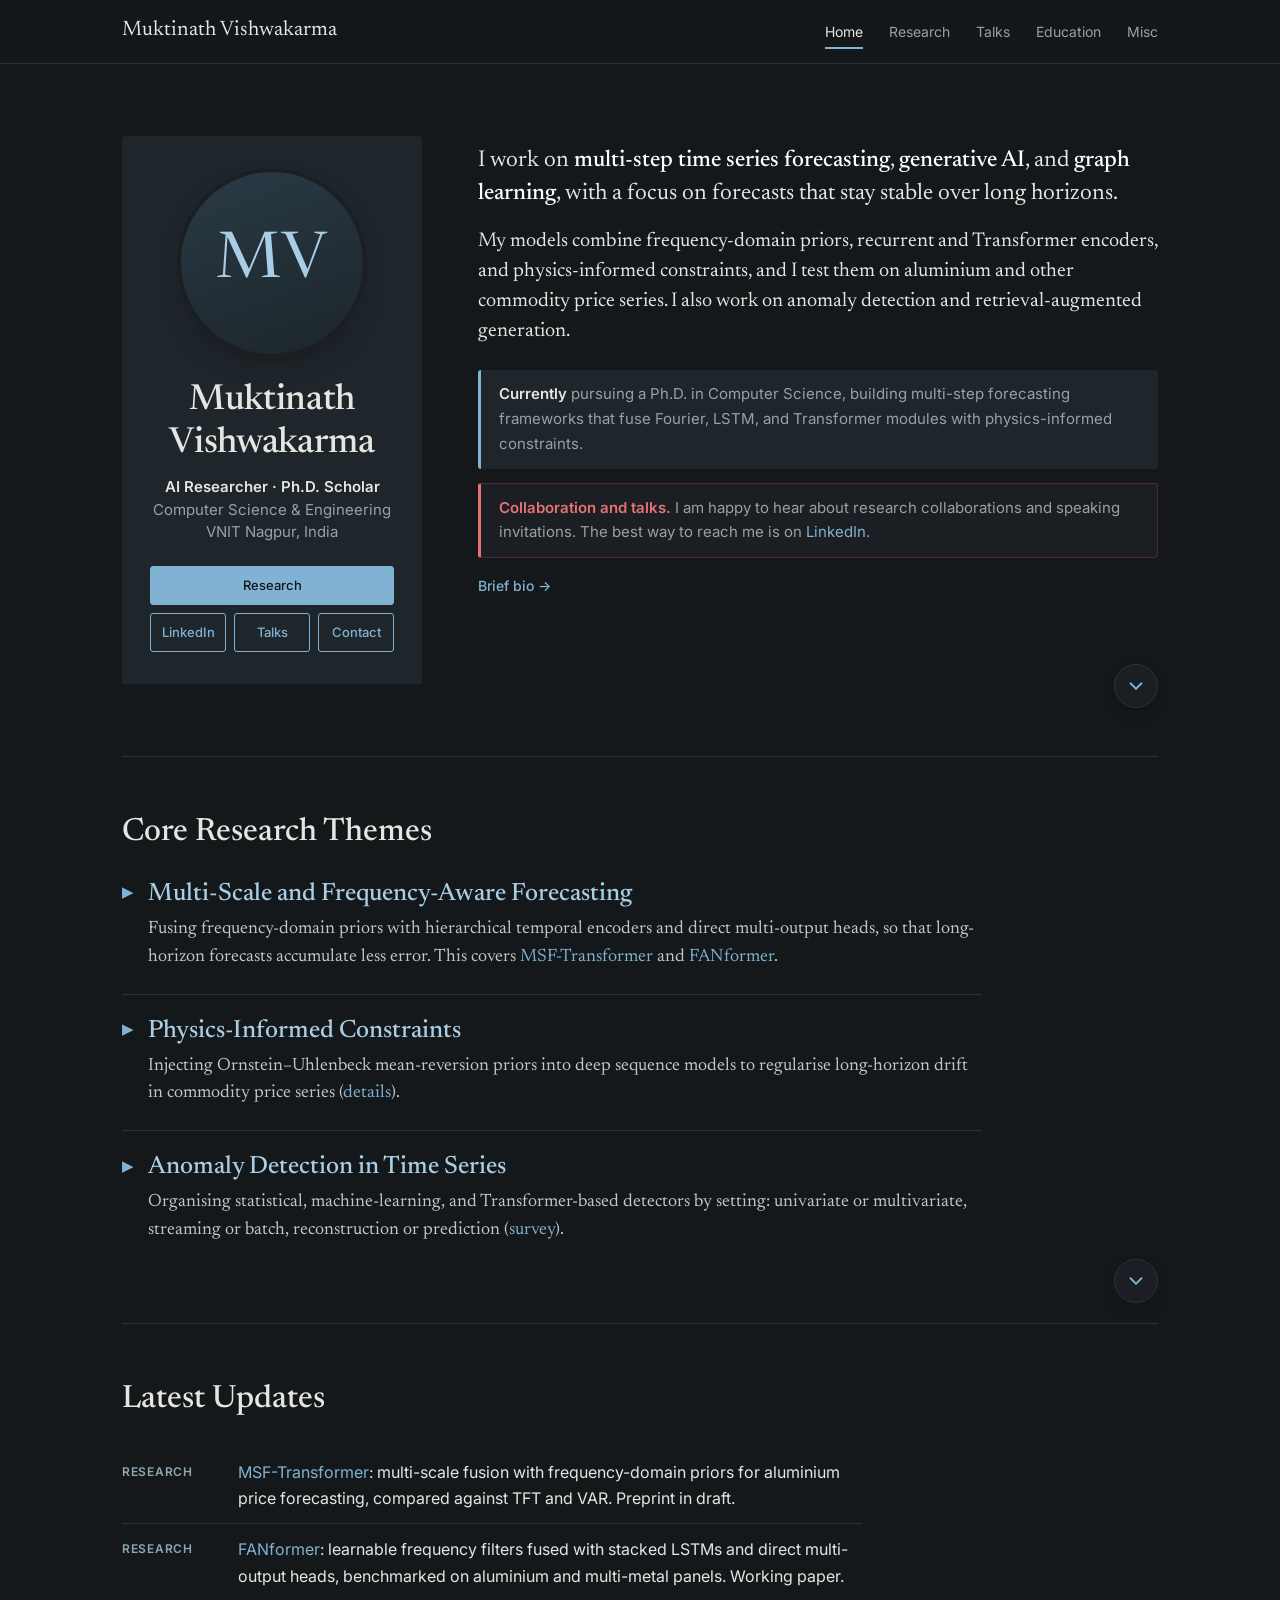
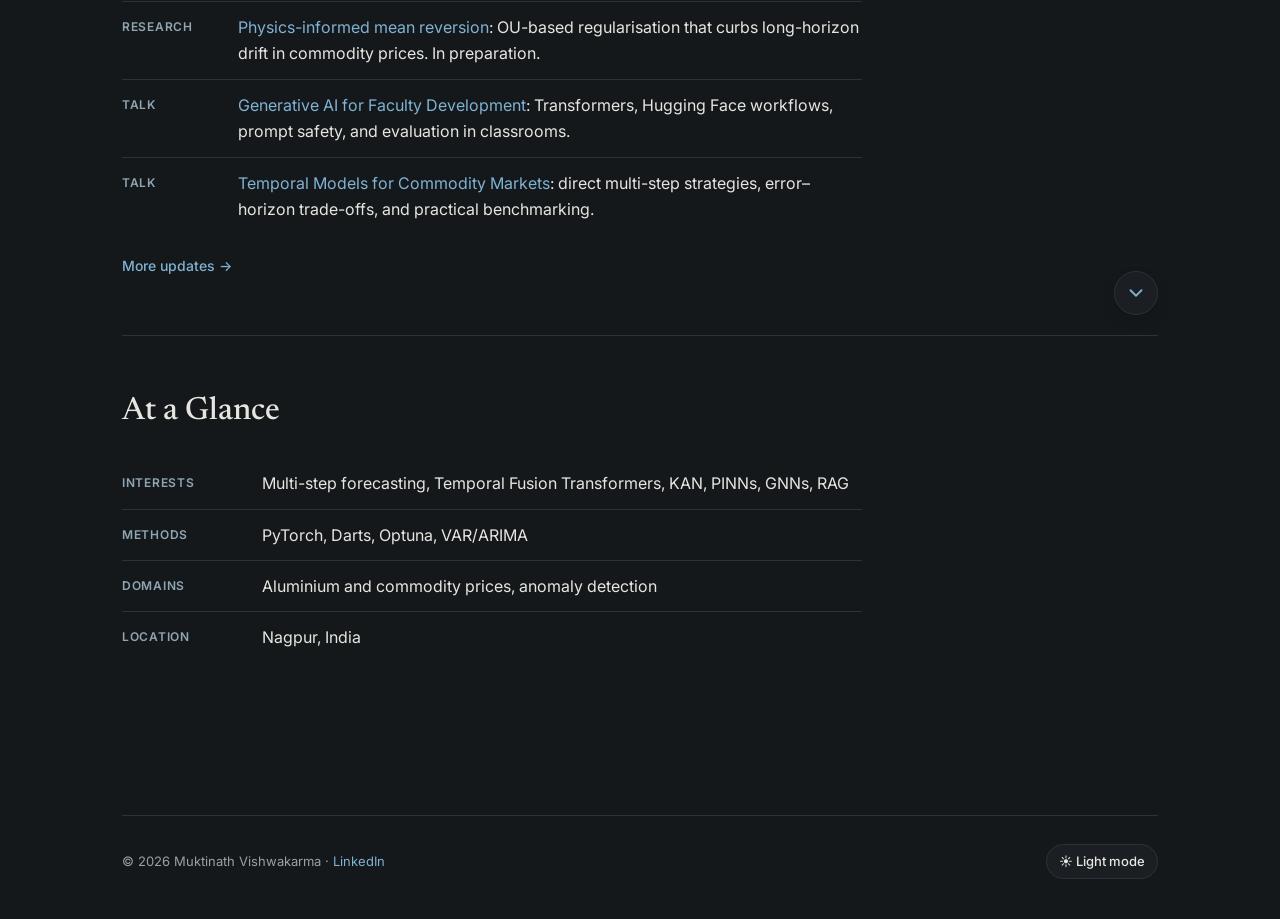
==== index.html @ 34416d88 "Add files via upload" ====
<!DOCTYPE html>
<html lang="en">
  <head>
    <meta charset="UTF-8">
    <meta name="viewport" content="width=device-width, initial-scale=1">
    <title>Muktinath Vishwakarma</title>
    <meta name="description" content="Muktinath Vishwakarma is an AI researcher working on multi-step time series forecasting, generative AI, and graph learning.">
    <meta name="author" content="Muktinath Vishwakarma">
    <meta property="og:title" content="Muktinath Vishwakarma">
    <meta property="og:description" content="AI researcher working on multi-step time series forecasting, generative AI, and graph learning.">
    <meta property="og:type" content="website">
    <meta property="og:url" content="https://prof-manav.github.io/my-website/">
    <link rel="icon" href="favicon.svg" type="image/svg+xml">

    <link rel="preconnect" href="https://fonts.googleapis.com">
    <link rel="preconnect" href="https://fonts.gstatic.com" crossorigin>
    <link rel="stylesheet" href="https://fonts.googleapis.com/css2?family=Inter:wght@400;500;600&family=Newsreader:ital,opsz,wght@0,6..72,400;0,6..72,500;1,6..72,400&display=swap">
    <link rel="stylesheet" href="styles.css">
    <script>
      // Apply the saved theme before first paint (dark unless the visitor chose light).
      (function () {
        var root = document.documentElement;
        var theme;
        try { theme = localStorage.getItem("theme"); } catch (e) {}
        root.dataset.theme = theme === "light" ? "light" : "dark";
        root.classList.add("js");
      })();
    </script>
  </head>

  <body>
    <a class="skip-link" href="#main">Skip to content</a>

    <header class="site-header">
      <div class="site-header-inner">
        <a class="site-brand" href="#home">Muktinath Vishwakarma</a>
        <nav class="site-nav" aria-label="Main">
          <a href="#home">Home</a>
          <a href="#research">Research</a>
          <a href="#talks">Talks</a>
          <a href="#education">Education</a>
          <a href="#misc">Misc</a>
        </nav>
      </div>
    </header>

    <main id="main">

      <!-- ================================================================
           Home
           ================================================================ -->
      <section class="page" data-page="home" aria-label="Home">

        <div class="hero">
          <aside class="hero-card">
            <div class="hero-photo" role="img" aria-label="Muktinath Vishwakarma">MV</div>
            <h1 class="hero-name">Muktinath Vishwakarma</h1>
            <p class="hero-role">
              <strong>AI Researcher &middot; Ph.D. Scholar</strong><br>
              Computer Science &amp; Engineering<br>
              VNIT Nagpur, India
            </p>
            <div class="hero-links">
              <a class="button primary" href="#research">Research</a>
              <a class="button" href="https://www.linkedin.com/in/muktinathv/" target="_blank" rel="noopener">LinkedIn</a>
              <a class="button" href="#talks">Talks</a>
              <a class="button" href="#contact">Contact</a>
            </div>
          </aside>

          <div class="hero-main">
            <div class="hero-bio">
              <p class="hero-lead">I work on <strong>multi-step time series forecasting</strong>, <strong>generative AI</strong>, and <strong>graph learning</strong>, with a focus on forecasts that stay stable over long horizons.</p>
              <p>My models combine frequency-domain priors, recurrent and Transformer encoders, and physics-informed constraints, and I test them on aluminium and other commodity price series. I also work on anomaly detection and retrieval-augmented generation.</p>
            </div>

            <p class="callout"><strong>Currently</strong> pursuing a Ph.D. in Computer Science, building multi-step forecasting frameworks that fuse Fourier, LSTM, and Transformer modules with physics-informed constraints.</p>
            <p class="callout red"><strong>Collaboration and talks.</strong> I am happy to hear about research collaborations and speaking invitations. The best way to reach me is on <a href="https://www.linkedin.com/in/muktinathv/" target="_blank" rel="noopener">LinkedIn</a>.</p>

            <details class="toggle bio-toggle">
              <summary>Brief bio</summary>
              <div class="toggle-body">
                <p>Muktinath Vishwakarma is an AI researcher and Ph.D. scholar in Computer Science and Engineering at VNIT Nagpur, India. The research centres on multi-step forecasting: multi-scale fusion Transformers, Fourier&ndash;LSTM hybrids with direct multi-output heads, and Ornstein&ndash;Uhlenbeck mean-reversion priors that curb drift at long horizons, benchmarked on aluminium and multi-metal price panels.</p>
                <p>Other interests include Temporal Fusion Transformers, Kolmogorov&ndash;Arnold networks, graph neural networks, anomaly detection, and retrieval-augmented generation for legal documents.</p>
              </div>
            </details>
          </div>

          <button class="scroll-cue" type="button" data-target="research-themes" aria-label="Scroll to Core Research Themes">
            <svg viewBox="0 0 24 24" width="22" height="22" aria-hidden="true"><path d="M6 9l6 6 6-6" fill="none" stroke="currentColor" stroke-width="2" stroke-linecap="round" stroke-linejoin="round"/></svg>
          </button>
        </div>

        <!-- Core research themes -->
        <div class="section" id="research-themes" style="margin-top: 48px;">
          <h2 class="section-label">Core Research Themes</h2>
          <ol class="themes">
            <li>
              <h3>Multi-Scale and Frequency-Aware Forecasting</h3>
              <p>Fusing frequency-domain priors with hierarchical temporal encoders and direct multi-output heads, so that long-horizon forecasts accumulate less error. This covers <a href="#msf-transformer">MSF-Transformer</a> and <a href="#fanformer">FANformer</a>.</p>
            </li>
            <li>
              <h3>Physics-Informed Constraints</h3>
              <p>Injecting Ornstein&ndash;Uhlenbeck mean-reversion priors into deep sequence models to regularise long-horizon drift in commodity price series (<a href="#pinn-ou">details</a>).</p>
            </li>
            <li>
              <h3>Anomaly Detection in Time Series</h3>
              <p>Organising statistical, machine-learning, and Transformer-based detectors by setting: univariate or multivariate, streaming or batch, reconstruction or prediction (<a href="#anomaly-detection">survey</a>).</p>
            </li>
          </ol>

          <button class="scroll-cue" type="button" data-target="latest" aria-label="Scroll to Latest Updates">
            <svg viewBox="0 0 24 24" width="22" height="22" aria-hidden="true"><path d="M6 9l6 6 6-6" fill="none" stroke="currentColor" stroke-width="2" stroke-linecap="round" stroke-linejoin="round"/></svg>
          </button>
        </div>

        <!-- Latest updates -->
        <div class="section" id="latest">
          <h2 class="section-label">Latest Updates</h2>
          <ul class="news">
            <li><span class="news-label">Research</span><span><a href="#msf-transformer">MSF-Transformer</a>: multi-scale fusion with frequency-domain priors for aluminium price forecasting, compared against TFT and VAR. Preprint in draft.</span></li>
            <li><span class="news-label">Research</span><span><a href="#fanformer">FANformer</a>: learnable frequency filters fused with stacked LSTMs and direct multi-output heads, benchmarked on aluminium and multi-metal panels. Working paper.</span></li>
            <li><span class="news-label">Research</span><span><a href="#pinn-ou">Physics-informed mean reversion</a>: OU-based regularisation that curbs long-horizon drift in commodity prices. In preparation.</span></li>
            <li><span class="news-label">Talk</span><span><a href="#fdp-genai">Generative AI for Faculty Development</a>: Transformers, Hugging Face workflows, prompt safety, and evaluation in classrooms.</span></li>
            <li><span class="news-label">Talk</span><span><a href="#temporal-commodity">Temporal Models for Commodity Markets</a>: direct multi-step strategies, error&ndash;horizon trade-offs, and practical benchmarking.</span></li>
          </ul>

          <details class="toggle news-older">
            <summary>More updates</summary>
            <ul class="news">
              <li><span class="news-label">Talk</span><span><a href="#rag-legal">RAG Systems for Legal Document Retrieval</a>: ANN indexing (Annoy/FAISS), recall@K optimisation, and citation-aware re-ranking.</span></li>
              <li><span class="news-label">Notes</span><span><a href="#reading-notes">Reading notes on TFT and KAN</a>: Temporal Fusion Transformer internals and KAN operators for interpretable nonlinearity.</span></li>
              <li><span class="news-label">Code</span><span><a href="#open-source">Open-source scaffolds</a> for aluminium time series benchmarks and FANformer experiments.</span></li>
            </ul>
          </details>

          <button class="scroll-cue" type="button" data-target="at-a-glance" aria-label="Scroll to At a Glance">
            <svg viewBox="0 0 24 24" width="22" height="22" aria-hidden="true"><path d="M6 9l6 6 6-6" fill="none" stroke="currentColor" stroke-width="2" stroke-linecap="round" stroke-linejoin="round"/></svg>
          </button>
        </div>

        <!-- At a glance -->
        <div class="section" id="at-a-glance">
          <h2 class="section-label">At a Glance</h2>
          <ul class="news facts">
            <li><span class="news-label">Interests</span><span>Multi-step forecasting, Temporal Fusion Transformers, KAN, PINNs, GNNs, RAG</span></li>
            <li><span class="news-label">Methods</span><span>PyTorch, Darts, Optuna, VAR/ARIMA</span></li>
            <li><span class="news-label">Domains</span><span>Aluminium and commodity prices, anomaly detection</span></li>
            <li><span class="news-label">Location</span><span>Nagpur, India</span></li>
          </ul>
        </div>
      </section>

      <!-- ================================================================
           Research
           ================================================================ -->
      <section class="page" data-page="research" aria-labelledby="research-title">
        <h1 class="page-title" id="research-title" tabindex="-1">Research</h1>

        <div class="pubs">
          <h2>Papers and Preprints</h2>
          <ul>
            <li id="msf-transformer">
              <div class="pub-title">MSF-Transformer: A Multi-Scale Fusion Transformer for Multi-Step Forecasting of Aluminium Prices</div>
              <div class="pub-meta"><span class="pub-venue">Preprint (draft)</span><span class="pub-venue">20XX</span></div>
              <div class="pub-blurb">A multi-scale fusion backbone that blends frequency-domain priors with hierarchical temporal encoders to stabilise long-horizon predictions and reduce error accumulation.</div>
              <ul class="pub-tags"><li>Transformer</li><li>Fourier</li><li>Time Series</li><li>MIMO</li></ul>
              <div class="pub-links">
                <!-- Paste a URL between the quotes. An empty link shows as "soon" and can't be clicked. -->
                <a class="pub-link paper" href="">Paper</a>
                <a class="pub-link code" href="">Code</a>
                <a class="pub-link data" href="">Data</a>
              </div>
            </li>
            <li id="fanformer">
              <div class="pub-title">FANformer: A Unified Fourier and LSTM-based Framework for Long-Range Forecasting</div>
              <div class="pub-meta"><span class="pub-venue">Working paper</span><span class="pub-venue">20XX</span></div>
              <div class="pub-blurb">Combines learnable frequency filters with LSTM temporal blocks and direct multi-output heads, benchmarked against VAR/ARIMA, TFT, and Darts baselines.</div>
              <ul class="pub-tags"><li>LSTM</li><li>Fourier</li><li>Direct MIMO</li></ul>
              <div class="pub-links">
                <!-- Paste a URL between the quotes. An empty link shows as "soon" and can't be clicked. -->
                <a class="pub-link paper" href="">Paper</a>
                <a class="pub-link code" href="">Code</a>
                <a class="pub-link data" href="">Data</a>
              </div>
            </li>
            <li id="pinn-ou">
              <div class="pub-title">Physics-Informed Forecasting with Mean-Reversion Constraints</div>
              <div class="pub-meta"><span class="pub-venue">In preparation</span><span class="pub-venue">20XX</span></div>
              <div class="pub-blurb">Injects Ornstein&ndash;Uhlenbeck priors into deep sequence models to regularise long-horizon drift, improving stability on aluminium price series.</div>
              <ul class="pub-tags"><li>PINN</li><li>OU Process</li><li>Stability</li></ul>
              <div class="pub-links">
                <!-- Paste a URL between the quotes. An empty link shows as "soon" and can't be clicked. -->
                <a class="pub-link paper" href="">Paper</a>
                <a class="pub-link code" href="">Code</a>
                <a class="pub-link data" href="">Data</a>
              </div>
            </li>
          </ul>

          <h2>Surveys</h2>
          <ul>
            <li id="anomaly-detection">
              <div class="pub-title">Anomaly Detection in Time Series: A Comprehensive Review</div>
              <div class="pub-meta"><span class="pub-venue">Survey (draft)</span><span class="pub-venue">20XX</span></div>
              <div class="pub-blurb">A taxonomy of statistical, machine-learning, and Transformer-based anomaly detectors: univariate vs. multivariate, streaming vs. batch, and reconstruction vs. predictive paradigms.</div>
              <ul class="pub-tags"><li>Survey</li><li>Anomaly Detection</li></ul>
              <div class="pub-links">
                <!-- Paste a URL between the quotes. An empty link shows as "soon" and can't be clicked. -->
                <a class="pub-link paper" href="">Paper</a>
                <a class="pub-link code" href="">Code</a>
                <a class="pub-link data" href="">Data</a>
              </div>
            </li>
          </ul>
        </div>
      </section>

      <!-- ================================================================
           Talks
           ================================================================ -->
      <section class="page" data-page="talks" aria-labelledby="talks-title">
        <h1 class="page-title" id="talks-title" tabindex="-1">Invited Talks</h1>
        <ul class="entries">
          <li id="fdp-genai">
            <h2 class="entry-title">Generative AI for Faculty Development</h2>
            <div class="entry-where"><span>FDP Session &middot; IIT/Institute, India</span><span class="entry-date">20XX</span></div>
            <p class="entry-blurb">Introduced transformer tooling, Hugging Face workflows, safety considerations, and hands-on demos.</p>
          </li>
          <li id="temporal-commodity">
            <h2 class="entry-title">Temporal Models for Commodity Markets</h2>
            <div class="entry-where"><span>Seminar &middot; University/Industry Lab</span><span class="entry-date">20XX</span></div>
            <p class="entry-blurb">Covered direct multi-step strategies, horizon-wise error patterns, and empirical benchmarking with Optuna.</p>
          </li>
          <li id="rag-legal">
            <h2 class="entry-title">RAG Systems for Legal Document Retrieval</h2>
            <div class="entry-where"><span>Workshop &middot; Tech Meetup</span><span class="entry-date">20XX</span></div>
            <p class="entry-blurb">Demonstrated ANN indexing (Annoy/FAISS), recall@K optimisation, and citation-aware re-ranking.</p>
          </li>
          <li id="dl-review">
            <h2 class="entry-title">Deep Learning for Time Series: From LSTMs to Transformers</h2>
            <div class="entry-where"><span>Guest Lecture</span><span class="entry-date">20XX</span></div>
            <p class="entry-blurb">A survey of architectures with their pros and cons, dataset curation, and robust evaluation protocols.</p>
          </li>
        </ul>
      </section>

      <!-- ================================================================
           Education
           ================================================================ -->
      <section class="page" data-page="education" aria-labelledby="education-title">
        <h1 class="page-title" id="education-title" tabindex="-1">Education</h1>
        <ul class="entries">
          <li id="phd">
            <h2 class="entry-title">Ph.D. in Computer Science (Ongoing)</h2>
            <div class="entry-where"><span>Focus: Time Series Forecasting, Generative AI</span><span class="entry-date">20XX&ndash;Present</span></div>
            <p class="entry-blurb">Exploring multi-step forecasting frameworks that fuse Fourier, LSTM, and Transformer modules with physics-informed constraints.</p>
          </li>
          <li id="masters">
            <h2 class="entry-title">M.Tech / M.S. in Computer Science</h2>
            <div class="entry-where"><span>Specialisation: Machine Learning</span><span class="entry-date">20XX</span></div>
            <p class="entry-blurb">Thesis on deep sequence models for financial time series; coursework in deep learning, NLP, and advanced algorithms.</p>
          </li>
          <li id="btech">
            <h2 class="entry-title">B.Tech in Computer Science</h2>
            <div class="entry-where"><span>Undergraduate research: Forecasting &amp; Data Mining</span><span class="entry-date">20XX</span></div>
            <p class="entry-blurb">Built early forecasting pipelines and dashboards for metal prices and macro indicators.</p>
          </li>
        </ul>
      </section>

      <!-- ================================================================
           Misc
           ================================================================ -->
      <section class="page content" data-page="misc" aria-labelledby="misc-title">
        <h1 class="page-title" id="misc-title" tabindex="-1">Misc</h1>
        <div class="prose">
          <h2 id="open-source">Open-source &amp; Repos</h2>
          <ul class="plain">
            <li><span class="repo">ts-aluminium-bench</span> <span class="item-note">Benchmark scaffold for aluminium time series (private/dummy)</span></li>
            <li><span class="repo">fanformer-pytorch</span> <span class="item-note">FANformer experiments (private/dummy)</span></li>
            <li><span class="repo">pinn-ou-constraints</span> <span class="item-note">Physics-informed mean-reversion constraints (private/dummy)</span></li>
          </ul>

          <h2 id="reading-notes">Reading Notes</h2>
          <p>Brief notes on TFT gating mechanisms, KAN basis functions, and evaluation pitfalls in multi-step forecasting.</p>

          <h2 id="contact">How to Reach Me</h2>
          <p>Please reach out if you think we have shared interests. The best way to reach me is via <a href="https://www.linkedin.com/in/muktinathv/" target="_blank" rel="noopener">LinkedIn</a>.</p>
        </div>
      </section>

    </main>

    <footer class="site-footer">
      <div class="site-footer-inner">
        <span>&copy; <span id="year">2026</span> Muktinath Vishwakarma &middot; <a href="https://www.linkedin.com/in/muktinathv/" target="_blank" rel="noopener">LinkedIn</a></span>
        <button class="theme-toggle" type="button" hidden></button>
      </div>
    </footer>

    <script src="site.js"></script>
  </body>
</html>
---- styles.css ----
/* ==========================================================================
   Muktinath Vishwakarma: site styles
   Dark by default, light theme via [data-theme="light"] on <html>.
   ========================================================================== */

:root {
  --bg: #15181B;
  --surface: #1B1F23;
  --pale: #1F262B;
  --rule: #2C3237;
  --text: #E6E6E1;
  --text-soft: #C4C7C5;
  --muted: #9AA0A6;
  --strong: #FFFFFF;
  --accent: #7FB2D3;
  --accent-strong: #A8CDE4;
  --accent-gray: #8FA6B2;
  --red: #E57373;
  --red-rule: #4A2C2C;
  --underline: #5A6066;
  --on-accent: #12161A;
  --header-bg: rgba(21, 24, 27, 0.9);
  --shadow: rgba(0, 0, 0, 0.6);
  --monogram-bg: linear-gradient(160deg, #2A3A45 0%, #1C252B 100%);
  --monogram-text: #A8CDE4;

  --serif: "Newsreader", Georgia, "Times New Roman", serif;
  --sans: "Inter", -apple-system, BlinkMacSystemFont, "Segoe UI", Helvetica, Arial, sans-serif;
  --mono: ui-monospace, SFMono-Regular, Menlo, Consolas, monospace;
  --page: 1100px;
  --measure: 740px;
  --gutter: 32px;
  --header-offset: 88px;
  color-scheme: dark;
}

:root[data-theme="light"] {
  --bg: #FAFAF7;
  --surface: #FFFFFF;
  --pale: #EEF4F6;
  --rule: #E4E4DE;
  --text: #202124;
  --text-soft: #3C4043;
  --muted: #5F6672;
  --strong: #000000;
  --accent: #245A78;
  --accent-strong: #163E56;
  --accent-gray: #56707E;
  --red: #B31B1B;
  --red-rule: #EAD9D9;
  --underline: #BDBDB5;
  --on-accent: #FFFFFF;
  --header-bg: rgba(250, 250, 247, 0.92);
  --shadow: rgba(22, 62, 86, 0.45);
  --monogram-bg: linear-gradient(160deg, #DCE8EE 0%, #F3F7F8 100%);
  --monogram-text: #163E56;
  color-scheme: light;
}

/* ---------- Base ---------- */

*,
*::before,
*::after {
  box-sizing: border-box;
}

html {
  scroll-behavior: smooth;
  -webkit-text-size-adjust: 100%;
}

body {
  margin: 0;
  background: var(--bg);
  color: var(--text);
  font-family: var(--sans);
  font-size: 16px;
  line-height: 1.65;
  -webkit-font-smoothing: antialiased;
  overflow-wrap: break-word;
}

a {
  color: var(--accent);
  text-decoration: none;
}

a:hover {
  color: var(--accent-strong);
  text-decoration: underline;
  text-underline-offset: 3px;
}

a:focus-visible,
button:focus-visible,
summary:focus-visible {
  outline: 2px solid var(--accent);
  outline-offset: 3px;
  border-radius: 2px;
}

img {
  max-width: 100%;
}

h1, h2, h3, h4 {
  font-family: var(--serif);
  font-weight: 500;
  line-height: 1.2;
  color: var(--text);
}

[id] {
  scroll-margin-top: var(--header-offset);
}

.skip-link {
  position: absolute;
  left: 12px;
  top: -48px;
  z-index: 20;
  padding: 8px 14px;
  background: var(--accent);
  color: var(--on-accent);
  border-radius: 3px;
}

.skip-link:focus {
  top: 12px;
}

/* ---------- Header ---------- */

.site-header {
  position: sticky;
  top: 0;
  z-index: 10;
  background: var(--header-bg);
  -webkit-backdrop-filter: blur(8px);
  backdrop-filter: blur(8px);
  border-bottom: 1px solid var(--rule);
}

.site-header-inner {
  display: flex;
  align-items: center;
  justify-content: space-between;
  gap: 24px;
  max-width: var(--page);
  margin: 0 auto;
  padding: 14px var(--gutter);
}

.site-brand {
  font-family: var(--serif);
  font-size: 21px;
  color: var(--text);
  white-space: nowrap;
}

.site-brand:hover {
  color: var(--text);
  text-decoration: none;
}

.site-nav {
  display: flex;
  gap: 26px;
}

.site-nav a {
  position: relative;
  padding: 4px 0;
  font-size: 14px;
  color: var(--muted);
  white-space: nowrap;
}

.site-nav a:hover {
  color: var(--text);
  text-decoration: none;
}

.site-nav a.active {
  color: var(--text);
}

.site-nav a.active::after {
  content: "";
  position: absolute;
  left: 0;
  right: 0;
  bottom: -2px;
  height: 2px;
  background: var(--accent);
}

/* ---------- Pages ---------- */

main {
  max-width: var(--page);
  margin: 0 auto;
  padding: 0 var(--gutter);
}

.page {
  padding: 64px 0 96px;
}

/* With JavaScript, one page shows at a time; without it, all pages stack. */
.js .page {
  display: none;
}

.js .page.active {
  display: block;
}

.page-title {
  margin: 0 0 36px;
  font-size: 44px;
}

.page-title:focus {
  outline: none;
}

.prose {
  max-width: var(--measure);
}

.section {
  position: relative;
  padding: 56px 0;
  border-top: 1px solid var(--rule);
}

.section-label {
  margin: 0 0 28px;
  font-size: 32px;
}

/* ---------- Hero ---------- */

.hero {
  position: relative;
  display: grid;
  grid-template-columns: 300px minmax(0, 1fr);
  gap: 56px;
  align-items: start;
  padding: 8px 0 24px;
}

.hero-card {
  position: sticky;
  top: 96px;
  padding: 32px 28px;
  text-align: center;
  background: var(--pale);
  border-radius: 4px;
}

/* Initials stand in for a portrait. To use a photo, replace the
   <div class="hero-photo"> with <img class="hero-photo" src="images/photo.jpg" alt="..."> */
.hero-photo {
  display: grid;
  place-items: center;
  width: 190px;
  aspect-ratio: 1 / 1;
  margin: 0 auto;
  object-fit: cover;
  border-radius: 50%;
  border: 4px solid var(--surface);
  background: var(--monogram-bg);
  box-shadow: 0 12px 30px -16px var(--shadow);
  font-family: var(--serif);
  font-size: 64px;
  font-weight: 400;
  letter-spacing: 0.02em;
  color: var(--monogram-text);
  user-select: none;
}

.hero-name {
  margin: 22px 0 10px;
  font-size: 36px;
  letter-spacing: -0.01em;
}

.hero-role {
  margin: 0 0 22px;
  font-size: 15px;
  line-height: 1.5;
  color: var(--muted);
}

.hero-role strong {
  color: var(--text);
  font-weight: 600;
}

.hero-links {
  display: grid;
  grid-template-columns: repeat(3, minmax(0, 1fr));
  gap: 8px;
}

.hero-links .button {
  padding: 8px 4px;
  font-size: 13px;
  text-align: center;
  white-space: nowrap;
}

.hero-links .button.primary {
  grid-column: 1 / -1;
}

.hero-main {
  padding-top: 8px;
}

.hero-bio {
  max-width: var(--measure);
  margin: 0 0 24px;
  font-family: var(--serif);
  font-size: 20px;
  line-height: 1.5;
}

.hero-bio p {
  margin: 0 0 12px;
}

.hero-bio .hero-lead {
  margin-bottom: 16px;
  font-size: 23px;
  line-height: 1.45;
}

.hero-bio strong {
  font-weight: 500;
  color: var(--strong);
}

.callout {
  max-width: var(--measure);
  margin: 0 0 14px;
  padding: 12px 18px;
  font-size: 15px;
  color: var(--muted);
  background: var(--pale);
  border-left: 3px solid var(--accent);
  border-radius: 3px;
}

.callout strong {
  color: var(--text);
  font-weight: 600;
}

.callout.red {
  background: var(--surface);
  border: 1px solid var(--red-rule);
  border-left: 3px solid var(--red);
}

.callout.red strong {
  color: var(--red);
}

/* ---------- Buttons ---------- */

.button {
  display: inline-block;
  padding: 9px 18px;
  font-size: 14px;
  font-weight: 500;
  color: var(--accent);
  border: 1px solid var(--accent);
  border-radius: 3px;
  transition: background-color 0.15s, color 0.15s, border-color 0.15s;
}

.button:hover {
  background: var(--accent);
  color: var(--on-accent);
  text-decoration: none;
}

.button.primary {
  background: var(--accent);
  color: var(--on-accent);
}

.button.primary:hover {
  background: var(--accent-strong);
  border-color: var(--accent-strong);
}

/* ---------- Scroll cue ---------- */

.scroll-cue {
  position: absolute;
  right: 0;
  bottom: 0;
  display: flex;
  align-items: center;
  justify-content: center;
  width: 44px;
  height: 44px;
  padding: 0;
  color: var(--accent);
  background: var(--surface);
  border: 1px solid var(--rule);
  border-radius: 50%;
  box-shadow: 0 6px 18px -10px var(--shadow);
  cursor: pointer;
  animation: cue-bounce 2s ease-in-out infinite;
  transition: color 0.15s, border-color 0.15s;
}

.scroll-cue:hover {
  color: var(--accent-strong);
  border-color: var(--accent);
}

.section > .scroll-cue {
  bottom: 20px;
}

@keyframes cue-bounce {
  0%, 100% { transform: translateY(0); }
  50% { transform: translateY(6px); }
}

/* ---------- Toggles (<details>) ---------- */

.toggle summary {
  display: inline-block;
  font-size: 14px;
  font-weight: 500;
  color: var(--accent);
  cursor: pointer;
  list-style: none;
  user-select: none;
}

.toggle summary::-webkit-details-marker {
  display: none;
}

.toggle summary::after {
  content: " \2192";
}

.toggle[open] summary::after {
  content: " \2191";
}

.toggle summary:hover {
  color: var(--accent-strong);
  text-decoration: underline;
  text-underline-offset: 3px;
}

.toggle-body {
  max-width: var(--measure);
  margin-top: 14px;
  padding: 18px 22px;
  background: var(--pale);
  border-radius: 3px;
}

.toggle-body p {
  margin: 0;
}

.toggle-body p + p {
  margin-top: 12px;
}

.bio-toggle {
  margin-top: 10px;
}

/* ---------- Research themes ---------- */

.themes {
  max-width: 860px;
  margin: 0;
  padding: 0;
  list-style: none;
}

.themes li {
  padding: 22px 0;
  border-top: 1px solid var(--rule);
}

.themes li:first-child {
  padding-top: 0;
  border-top: 0;
}

.themes h3 {
  position: relative;
  margin: 0 0 6px;
  padding-left: 26px;
  font-size: 25px;
  color: var(--accent-strong);
}

.themes h3::before {
  content: "\25B6";
  position: absolute;
  left: 0;
  top: 0.42em;
  font-size: 15px;
  line-height: 1;
  color: var(--accent);
}

.themes p {
  margin: 0;
  padding-left: 26px;
  font-family: var(--serif);
  font-size: 18px;
  line-height: 1.55;
  color: var(--text-soft);
}

/* ---------- Dated / labelled lists (updates, quick facts) ---------- */

.news {
  max-width: var(--measure);
  margin: 0;
  padding: 0;
  list-style: none;
}

.news li {
  display: grid;
  grid-template-columns: 96px minmax(0, 1fr);
  gap: 20px;
  padding: 12px 0;
  border-bottom: 1px solid var(--rule);
}

.news li:last-child {
  border-bottom: 0;
}

.news-label {
  padding-top: 3px;
  font-size: 12px;
  font-weight: 600;
  letter-spacing: 0.06em;
  text-transform: uppercase;
  color: var(--accent-gray);
}

.news-older {
  margin-top: 18px;
}

.news-older .news {
  margin-top: 8px;
}

.facts li {
  grid-template-columns: 120px minmax(0, 1fr);
}

/* ---------- Publications ---------- */

.pubs h2 {
  margin: 48px 0 18px;
  font-size: 28px;
}

.pubs h2:first-child {
  margin-top: 0;
}

.pubs ul {
  max-width: 880px;
  margin: 0;
  padding: 0;
  list-style: none;
}

.pubs li {
  padding: 20px 0;
  border-bottom: 1px solid var(--rule);
}

.pub-title {
  font-family: var(--serif);
  font-size: 20px;
  font-weight: 500;
  line-height: 1.35;
  color: var(--text);
}

.pub-title a {
  color: inherit;
}

.pub-title a:hover {
  color: var(--accent);
}

.pub-meta {
  display: flex;
  flex-wrap: wrap;
  gap: 6px;
  margin-top: 8px;
}

.pub-venue,
.pub-badge {
  padding: 1px 8px;
  font-size: 11px;
  font-weight: 600;
  letter-spacing: 0.06em;
  text-transform: uppercase;
  white-space: nowrap;
  border-radius: 2px;
}

.pub-venue {
  color: var(--accent-strong);
  background: var(--pale);
}

.pub-badge {
  color: var(--red);
  border: 1px solid var(--red-rule);
}

.pub-authors {
  margin-top: 8px;
  font-size: 15px;
  line-height: 1.55;
}

.pub-authors .me {
  font-weight: 600;
  color: var(--strong);
}

.pub-blurb {
  margin-top: 8px;
  font-family: var(--serif);
  font-size: 17px;
  line-height: 1.5;
}

.pub-tags {
  display: flex;
  flex-wrap: wrap;
  gap: 4px 16px;
  margin: 10px 0 0;
  padding: 0;
  list-style: none;
  font-size: 13px;
  font-weight: 500;
  color: var(--muted);
}

.pubs .pub-tags li {
  padding: 0;
  border: 0;
}

.pub-tags li::before {
  content: "#";
  margin-right: 2px;
  color: var(--accent-gray);
}

/* Paper / Code / Data button bar under each paper. */
.pub-links {
  display: flex;
  flex-wrap: wrap;
  gap: 8px;
  margin-top: 14px;
}

.pub-link {
  display: inline-flex;
  align-items: center;
  gap: 6px;
  padding: 4px 12px 4px 10px;
  font-size: 13px;
  font-weight: 500;
  line-height: 1.5;
  color: var(--accent);
  border: 1px solid var(--accent);
  border-radius: 3px;
  transition: background-color 0.15s, color 0.15s;
}

.pub-link:hover {
  background: var(--accent);
  color: var(--on-accent);
  text-decoration: none;
}

.pub-link::before {
  content: "";
  flex-shrink: 0;
  width: 14px;
  height: 14px;
  background-color: currentColor;
  -webkit-mask: var(--icon) center / contain no-repeat;
  mask: var(--icon) center / contain no-repeat;
}

.pub-link.paper {
  --icon: url("data:image/svg+xml,%3Csvg xmlns='http://www.w3.org/2000/svg' viewBox='0 0 24 24' fill='none' stroke='black' stroke-width='2' stroke-linecap='round' stroke-linejoin='round'%3E%3Cpath d='M14 3H7a2 2 0 0 0-2 2v14a2 2 0 0 0 2 2h10a2 2 0 0 0 2-2V8z'/%3E%3Cpath d='M14 3v5h5M9 13h6M9 17h6'/%3E%3C/svg%3E");
}

.pub-link.code {
  --icon: url("data:image/svg+xml,%3Csvg xmlns='http://www.w3.org/2000/svg' viewBox='0 0 24 24' fill='none' stroke='black' stroke-width='2' stroke-linecap='round' stroke-linejoin='round'%3E%3Cpolyline points='16 18 22 12 16 6'/%3E%3Cpolyline points='8 6 2 12 8 18'/%3E%3C/svg%3E");
}

.pub-link.data {
  --icon: url("data:image/svg+xml,%3Csvg xmlns='http://www.w3.org/2000/svg' viewBox='0 0 24 24' fill='none' stroke='black' stroke-width='2' stroke-linecap='round' stroke-linejoin='round'%3E%3Cellipse cx='12' cy='5' rx='8' ry='3'/%3E%3Cpath d='M4 5v14c0 1.66 3.58 3 8 3s8-1.34 8-3V5'/%3E%3Cpath d='M4 12c0 1.66 3.58 3 8 3s8-1.34 8-3'/%3E%3C/svg%3E");
}

/* A button whose link hasn't been filled in yet: dimmed, dashed, not clickable. */
.pub-link.is-empty,
.pub-link[href=""],
.pub-link:not([href]) {
  color: var(--muted);
  border-color: var(--rule);
  border-style: dashed;
  background: none;
  cursor: default;
  pointer-events: none;
}

.pub-link.is-empty::after,
.pub-link[href=""]::after,
.pub-link:not([href])::after {
  content: "soon";
  margin-left: 2px;
  font-size: 10px;
  font-weight: 600;
  letter-spacing: 0.06em;
  text-transform: uppercase;
  opacity: 0.8;
}

/* ---------- Entries (talks, education) ---------- */

.entries {
  max-width: 880px;
  margin: 0;
  padding: 0;
  list-style: none;
}

.entries > li {
  padding: 18px 0;
  border-bottom: 1px solid var(--rule);
}

.entry-title {
  margin: 0;
  font-family: var(--serif);
  font-size: 20px;
  font-weight: 500;
  line-height: 1.35;
}

.entry-where {
  display: flex;
  justify-content: space-between;
  gap: 16px;
  margin-top: 4px;
  font-size: 15px;
  color: var(--text-soft);
}

.entry-date {
  flex-shrink: 0;
  font-size: 13px;
  color: var(--muted);
  font-variant-numeric: tabular-nums;
}

.entry-blurb {
  margin: 6px 0 0;
  font-size: 15px;
  color: var(--muted);
}

/* Briefly mark the item a deep link points to. */
.pubs li:target,
.entries > li:target {
  margin: 0 -14px;
  padding-left: 14px;
  padding-right: 14px;
  background: var(--pale);
  border-radius: 3px;
}

/* ---------- Generic content pages ---------- */

.content h2 {
  margin: 44px 0 16px;
  font-size: 28px;
}

.content h2:first-child {
  margin-top: 0;
}

.content ul {
  padding-left: 20px;
}

.content li {
  margin-bottom: 10px;
}

.content .plain {
  padding-left: 0;
  list-style: none;
}

.repo {
  font-family: var(--mono);
  font-size: 14px;
  color: var(--text);
}

.item-note {
  display: block;
  font-size: 14px;
  color: var(--muted);
}

/* ---------- Footer ---------- */

.site-footer {
  max-width: var(--page);
  margin: 0 auto;
  padding: 0 var(--gutter);
}

.site-footer-inner {
  display: flex;
  align-items: center;
  justify-content: space-between;
  gap: 16px;
  padding: 28px 0 40px;
  font-size: 13px;
  color: var(--muted);
  border-top: 1px solid var(--rule);
}

.theme-toggle {
  display: inline-flex;
  align-items: center;
  gap: 6px;
  padding: 6px 12px;
  font: inherit;
  font-weight: 500;
  color: var(--text);
  background: var(--surface);
  border: 1px solid var(--rule);
  border-radius: 999px;
  cursor: pointer;
  transition: border-color 0.15s;
}

.theme-toggle:hover {
  border-color: var(--accent);
}

.theme-toggle[hidden] {
  display: none;
}

/* ---------- Responsive ---------- */

@media (max-width: 760px) {
  :root {
    --gutter: 18px;
    --header-offset: 112px;
  }

  .site-header-inner {
    flex-direction: column;
    align-items: flex-start;
    gap: 6px;
    padding-top: 12px;
    padding-bottom: 0;
  }

  .site-nav {
    width: 100%;
    justify-content: space-between;
    gap: 8px;
    padding-bottom: 10px;
  }

  .site-nav a {
    font-size: 13px;
  }

  .page {
    padding: 36px 0 64px;
  }

  .page-title {
    font-size: 36px;
  }

  .hero {
    grid-template-columns: minmax(0, 1fr);
    gap: 28px;
    padding-top: 0;
  }

  .hero-card {
    position: static;
    padding: 28px 20px;
  }

  .hero-photo {
    width: 150px;
    font-size: 52px;
  }

  .hero-name {
    font-size: 32px;
  }

  .hero-bio {
    font-size: 19px;
  }

  .hero-bio .hero-lead {
    font-size: 21px;
  }

  .section {
    padding: 44px 0 72px;
  }

  .section-label {
    font-size: 28px;
  }

  .themes h3 {
    font-size: 22px;
  }

  .news li,
  .facts li {
    grid-template-columns: minmax(0, 1fr);
    gap: 2px;
  }

  .entry-where {
    flex-direction: column;
    gap: 0;
  }

  .site-footer-inner {
    flex-direction: column;
    align-items: flex-start;
  }
}

@media (prefers-reduced-motion: reduce) {
  html {
    scroll-behavior: auto;
  }

  .scroll-cue {
    animation: none;
  }
}

@media print {
  .site-header,
  .scroll-cue,
  .theme-toggle {
    display: none;
  }

  .js .page {
    display: block;
  }
}
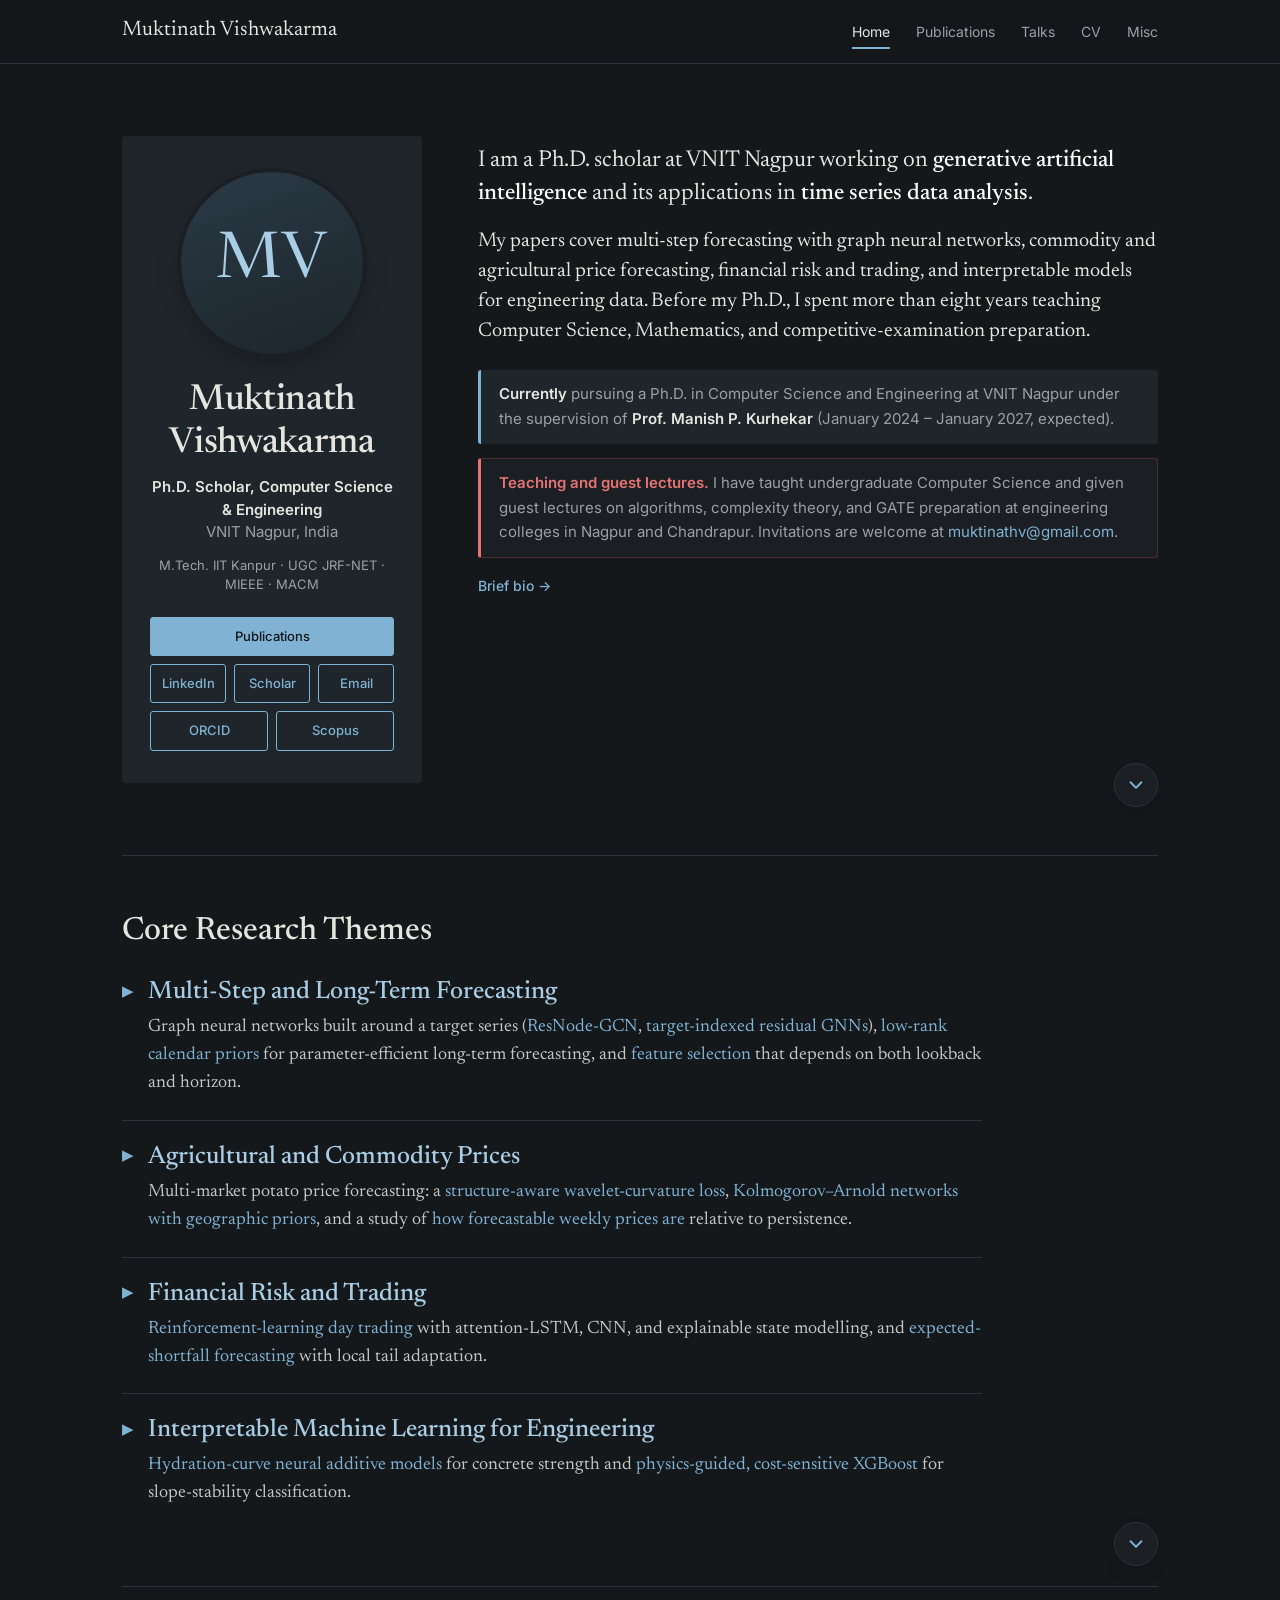
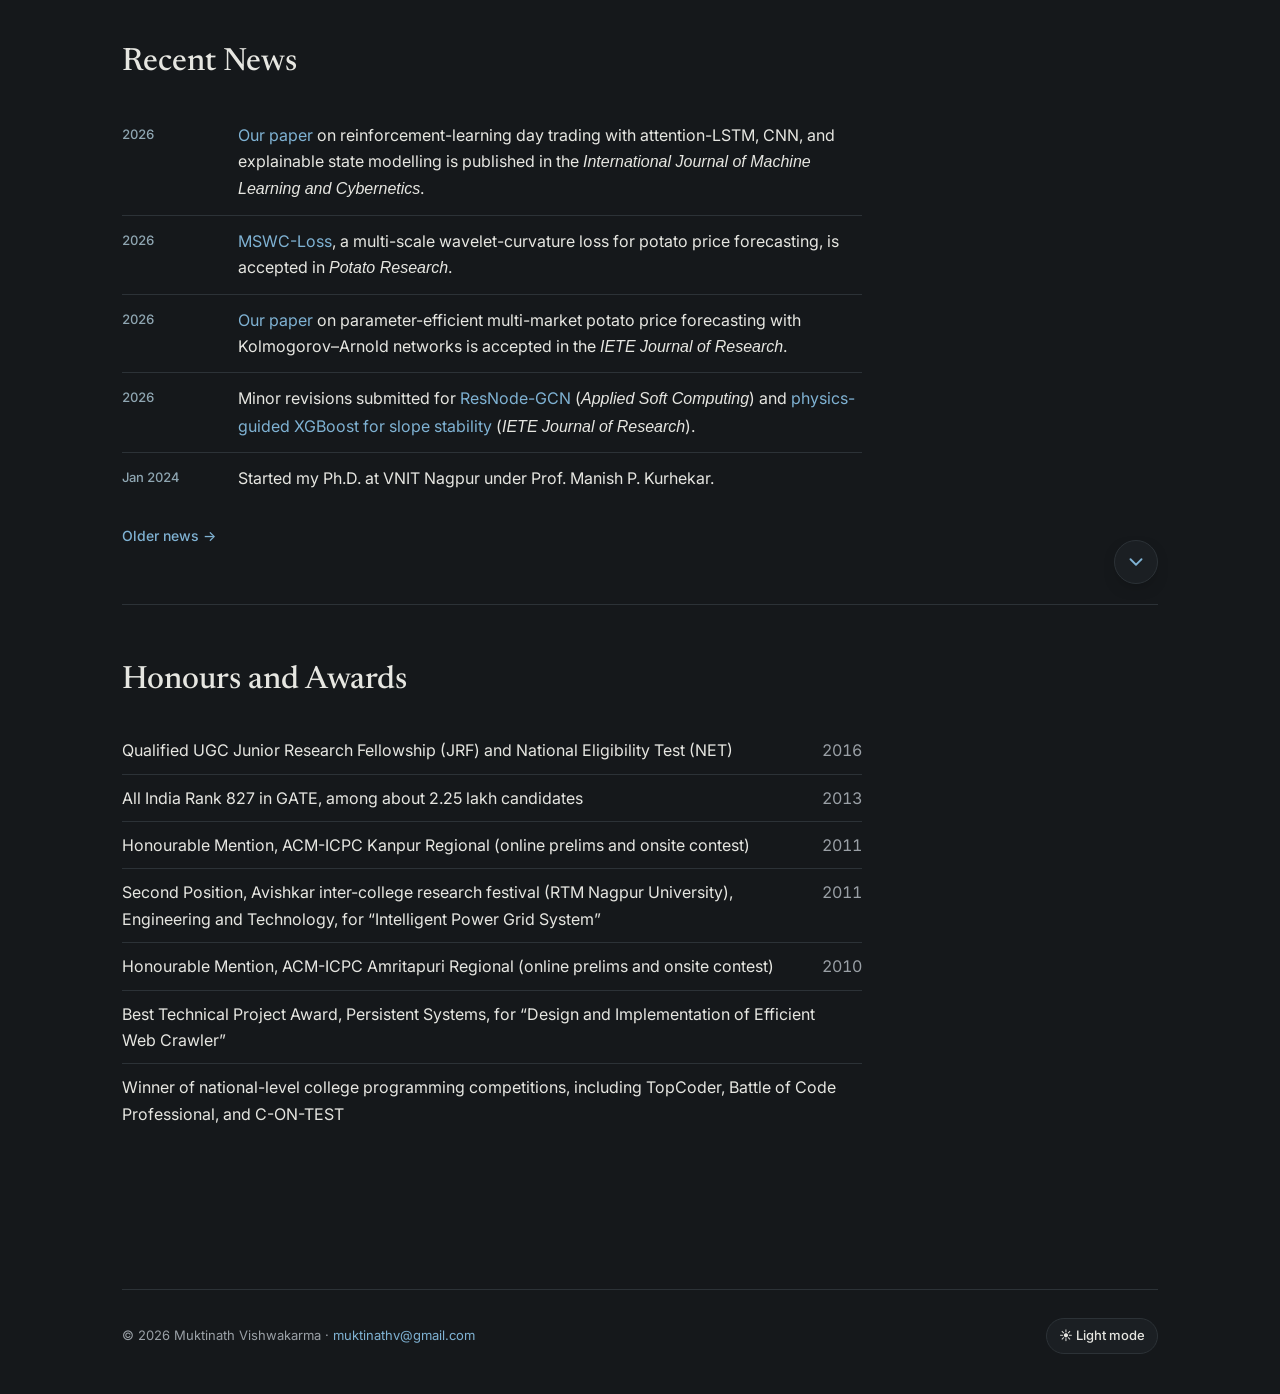
==== commit 2a99c7fc: "Add files via upload" ====
--- a/index.html
+++ b/index.html
@@ -4,12 +4,13 @@
     <meta charset="UTF-8">
     <meta name="viewport" content="width=device-width, initial-scale=1">
     <title>Muktinath Vishwakarma</title>
-    <meta name="description" content="Muktinath Vishwakarma is an AI researcher working on multi-step time series forecasting, generative AI, and graph learning.">
+    <meta name="description" content="Muktinath Vishwakarma is a Ph.D. scholar in Computer Science and Engineering at VNIT Nagpur, working on generative AI and its applications in time series data analysis.">
     <meta name="author" content="Muktinath Vishwakarma">
     <meta property="og:title" content="Muktinath Vishwakarma">
-    <meta property="og:description" content="AI researcher working on multi-step time series forecasting, generative AI, and graph learning.">
+    <meta property="og:description" content="Ph.D. scholar at VNIT Nagpur working on generative AI and time series data analysis.">
     <meta property="og:type" content="website">
-    <meta property="og:url" content="https://prof-manav.github.io/my-website/">
+    <meta property="og:url" content="https://prof-manav.github.io/MNV/">
+    <meta property="og:image" content="https://prof-manav.github.io/MNV/photo.jpg">
     <link rel="icon" href="favicon.svg" type="image/svg+xml">
 
     <link rel="preconnect" href="https://fonts.googleapis.com">
@@ -36,9 +37,9 @@
         <a class="site-brand" href="#home">Muktinath Vishwakarma</a>
         <nav class="site-nav" aria-label="Main">
           <a href="#home">Home</a>
-          <a href="#research">Research</a>
+          <a href="#publications">Publications</a>
           <a href="#talks">Talks</a>
-          <a href="#education">Education</a>
+          <a href="#cv">CV</a>
           <a href="#misc">Misc</a>
         </nav>
       </div>
@@ -53,35 +54,44 @@
 
         <div class="hero">
           <aside class="hero-card">
-            <div class="hero-photo" role="img" aria-label="Muktinath Vishwakarma">MV</div>
+            <!-- Photo: upload photo.jpg (or photo.png) next to index.html. Until it exists, the initials show. -->
+            <div class="hero-photo">
+              <span aria-hidden="true">MV</span>
+              <img src="photo.jpg" alt="Portrait of Muktinath Vishwakarma"
+                   onerror="if (!this.dataset.tried) { this.dataset.tried = '1'; this.src = 'photo.png'; } else { this.remove(); }">
+            </div>
             <h1 class="hero-name">Muktinath Vishwakarma</h1>
             <p class="hero-role">
-              <strong>AI Researcher &middot; Ph.D. Scholar</strong><br>
-              Computer Science &amp; Engineering<br>
+              <strong>Ph.D. Scholar, Computer Science &amp; Engineering</strong><br>
               VNIT Nagpur, India
             </p>
+            <p class="hero-credentials">M.Tech. IIT Kanpur &middot; UGC JRF-NET &middot; MIEEE &middot; MACM</p>
+            <!-- Profile buttons. A button with an empty href stays hidden until you paste its link in. -->
             <div class="hero-links">
-              <a class="button primary" href="#research">Research</a>
-              <a class="button" href="https://www.linkedin.com/in/muktinathv/" target="_blank" rel="noopener">LinkedIn</a>
-              <a class="button" href="#talks">Talks</a>
-              <a class="button" href="#contact">Contact</a>
+              <a class="button primary" href="#publications">Publications</a>
+              <a class="button" href="https://www.linkedin.com/in/muktinathv/">LinkedIn</a>
+              <a class="button" href="https://scholar.google.com/citations?user=fyuVvJgAAAAJ&amp;hl=en">Scholar</a>
+              <a class="button" href="mailto:muktinathv@gmail.com">Email</a>
+              <a class="button" href="https://orcid.org/0009-0008-4547-8936">ORCID</a>
+              <a class="button" href="https://www.scopus.com/authid/detail.uri?authorId=58884062100">Scopus</a>
+              <a class="button" href="">CV</a>
             </div>
           </aside>
 
           <div class="hero-main">
             <div class="hero-bio">
-              <p class="hero-lead">I work on <strong>multi-step time series forecasting</strong>, <strong>generative AI</strong>, and <strong>graph learning</strong>, with a focus on forecasts that stay stable over long horizons.</p>
-              <p>My models combine frequency-domain priors, recurrent and Transformer encoders, and physics-informed constraints, and I test them on aluminium and other commodity price series. I also work on anomaly detection and retrieval-augmented generation.</p>
+              <p class="hero-lead">I am a Ph.D. scholar at VNIT Nagpur working on <strong>generative artificial intelligence</strong> and its applications in <strong>time series data analysis</strong>.</p>
+              <p>My papers cover multi-step forecasting with graph neural networks, commodity and agricultural price forecasting, financial risk and trading, and interpretable models for engineering data. Before my Ph.D., I spent more than eight years teaching Computer Science, Mathematics, and competitive-examination preparation.</p>
             </div>
 
-            <p class="callout"><strong>Currently</strong> pursuing a Ph.D. in Computer Science, building multi-step forecasting frameworks that fuse Fourier, LSTM, and Transformer modules with physics-informed constraints.</p>
-            <p class="callout red"><strong>Collaboration and talks.</strong> I am happy to hear about research collaborations and speaking invitations. The best way to reach me is on <a href="https://www.linkedin.com/in/muktinathv/" target="_blank" rel="noopener">LinkedIn</a>.</p>
+            <p class="callout"><strong>Currently</strong> pursuing a Ph.D. in Computer Science and Engineering at VNIT Nagpur under the supervision of <strong>Prof. Manish P. Kurhekar</strong> (January 2024 &ndash; January 2027, expected).</p>
+            <p class="callout red"><strong>Teaching and guest lectures.</strong> I have taught undergraduate Computer Science and given guest lectures on algorithms, complexity theory, and GATE preparation at engineering colleges in Nagpur and Chandrapur. Invitations are welcome at <a href="mailto:muktinathv@gmail.com">muktinathv@gmail.com</a>.</p>
 
             <details class="toggle bio-toggle">
               <summary>Brief bio</summary>
               <div class="toggle-body">
-                <p>Muktinath Vishwakarma is an AI researcher and Ph.D. scholar in Computer Science and Engineering at VNIT Nagpur, India. The research centres on multi-step forecasting: multi-scale fusion Transformers, Fourier&ndash;LSTM hybrids with direct multi-output heads, and Ornstein&ndash;Uhlenbeck mean-reversion priors that curb drift at long horizons, benchmarked on aluminium and multi-metal price panels.</p>
-                <p>Other interests include Temporal Fusion Transformers, Kolmogorov&ndash;Arnold networks, graph neural networks, anomaly detection, and retrieval-augmented generation for legal documents.</p>
+                <p>Muktinath Vishwakarma is a Ph.D. scholar in Computer Science and Engineering at Visvesvaraya National Institute of Technology (VNIT), Nagpur, supervised by Prof. Manish P. Kurhekar. The research focuses on generative artificial intelligence and its applications in time series data analysis, with papers on graph neural networks for multi-step forecasting, agricultural and commodity price forecasting, expected-shortfall forecasting, reinforcement-learning trading, and interpretable models for concrete and slope-stability data.</p>
+                <p>Muktinath holds an M.Tech. in Computer Science and Engineering from IIT Kanpur and a B.E. in Computer Science and Engineering from Rashtrasant Tukadoji Maharaj Nagpur University, and qualified UGC JRF and NET in 2016. Before joining VNIT, Muktinath was a Teaching Assistant Professor at Symbiosis Institute of Technology, Nagpur, and Director of The Altius Classes, Nagpur, bringing more than eight years of teaching experience.</p>
               </div>
             </details>
           </div>
@@ -96,101 +106,109 @@
           <h2 class="section-label">Core Research Themes</h2>
           <ol class="themes">
             <li>
-              <h3>Multi-Scale and Frequency-Aware Forecasting</h3>
-              <p>Fusing frequency-domain priors with hierarchical temporal encoders and direct multi-output heads, so that long-horizon forecasts accumulate less error. This covers <a href="#msf-transformer">MSF-Transformer</a> and <a href="#fanformer">FANformer</a>.</p>
+              <h3>Multi-Step and Long-Term Forecasting</h3>
+              <p>Graph neural networks built around a target series (<a href="#resnode-gcn">ResNode-GCN</a>, <a href="#tir-gnn">target-indexed residual GNNs</a>), <a href="#calendar-rank">low-rank calendar priors</a> for parameter-efficient long-term forecasting, and <a href="#lh-fus">feature selection</a> that depends on both lookback and horizon.</p>
             </li>
             <li>
-              <h3>Physics-Informed Constraints</h3>
-              <p>Injecting Ornstein&ndash;Uhlenbeck mean-reversion priors into deep sequence models to regularise long-horizon drift in commodity price series (<a href="#pinn-ou">details</a>).</p>
+              <h3>Agricultural and Commodity Prices</h3>
+              <p>Multi-market potato price forecasting: a <a href="#mswc-loss">structure-aware wavelet-curvature loss</a>, <a href="#kan-potato">Kolmogorov&ndash;Arnold networks with geographic priors</a>, and a study of <a href="#potato-forecastability">how forecastable weekly prices are</a> relative to persistence.</p>
             </li>
             <li>
-              <h3>Anomaly Detection in Time Series</h3>
-              <p>Organising statistical, machine-learning, and Transformer-based detectors by setting: univariate or multivariate, streaming or batch, reconstruction or prediction (<a href="#anomaly-detection">survey</a>).</p>
+              <h3>Financial Risk and Trading</h3>
+              <p><a href="#day-trading-rl">Reinforcement-learning day trading</a> with attention-LSTM, CNN, and explainable state modelling, and <a href="#es-tail">expected-shortfall forecasting</a> with local tail adaptation.</p>
+            </li>
+            <li>
+              <h3>Interpretable Machine Learning for Engineering</h3>
+              <p><a href="#concrete-nam">Hydration-curve neural additive models</a> for concrete strength and <a href="#slope-xgboost">physics-guided, cost-sensitive XGBoost</a> for slope-stability classification.</p>
             </li>
           </ol>
 
-          <button class="scroll-cue" type="button" data-target="latest" aria-label="Scroll to Latest Updates">
+          <button class="scroll-cue" type="button" data-target="recent-news" aria-label="Scroll to Recent News">
             <svg viewBox="0 0 24 24" width="22" height="22" aria-hidden="true"><path d="M6 9l6 6 6-6" fill="none" stroke="currentColor" stroke-width="2" stroke-linecap="round" stroke-linejoin="round"/></svg>
           </button>
         </div>
 
-        <!-- Latest updates -->
-        <div class="section" id="latest">
-          <h2 class="section-label">Latest Updates</h2>
+        <!-- News -->
+        <div class="section" id="recent-news">
+          <h2 class="section-label">Recent News</h2>
           <ul class="news">
-            <li><span class="news-label">Research</span><span><a href="#msf-transformer">MSF-Transformer</a>: multi-scale fusion with frequency-domain priors for aluminium price forecasting, compared against TFT and VAR. Preprint in draft.</span></li>
-            <li><span class="news-label">Research</span><span><a href="#fanformer">FANformer</a>: learnable frequency filters fused with stacked LSTMs and direct multi-output heads, benchmarked on aluminium and multi-metal panels. Working paper.</span></li>
-            <li><span class="news-label">Research</span><span><a href="#pinn-ou">Physics-informed mean reversion</a>: OU-based regularisation that curbs long-horizon drift in commodity prices. In preparation.</span></li>
-            <li><span class="news-label">Talk</span><span><a href="#fdp-genai">Generative AI for Faculty Development</a>: Transformers, Hugging Face workflows, prompt safety, and evaluation in classrooms.</span></li>
-            <li><span class="news-label">Talk</span><span><a href="#temporal-commodity">Temporal Models for Commodity Markets</a>: direct multi-step strategies, error&ndash;horizon trade-offs, and practical benchmarking.</span></li>
+            <li><span class="news-date">2026</span><span><a href="#day-trading-rl">Our paper</a> on reinforcement-learning day trading with attention-LSTM, CNN, and explainable state modelling is published in the <em>International Journal of Machine Learning and Cybernetics</em>.</span></li>
+            <li><span class="news-date">2026</span><span><a href="#mswc-loss">MSWC-Loss</a>, a multi-scale wavelet-curvature loss for potato price forecasting, is accepted in <em>Potato Research</em>.</span></li>
+            <li><span class="news-date">2026</span><span><a href="#kan-potato">Our paper</a> on parameter-efficient multi-market potato price forecasting with Kolmogorov&ndash;Arnold networks is accepted in the <em>IETE Journal of Research</em>.</span></li>
+            <li><span class="news-date">2026</span><span>Minor revisions submitted for <a href="#resnode-gcn">ResNode-GCN</a> (<em>Applied Soft Computing</em>) and <a href="#slope-xgboost">physics-guided XGBoost for slope stability</a> (<em>IETE Journal of Research</em>).</span></li>
+            <li><span class="news-date">Jan 2024</span><span>Started my Ph.D. at VNIT Nagpur under Prof. Manish P. Kurhekar.</span></li>
           </ul>
 
           <details class="toggle news-older">
-            <summary>More updates</summary>
+            <summary>Older news</summary>
             <ul class="news">
-              <li><span class="news-label">Talk</span><span><a href="#rag-legal">RAG Systems for Legal Document Retrieval</a>: ANN indexing (Annoy/FAISS), recall@K optimisation, and citation-aware re-ranking.</span></li>
-              <li><span class="news-label">Notes</span><span><a href="#reading-notes">Reading notes on TFT and KAN</a>: Temporal Fusion Transformer internals and KAN operators for interpretable nonlinearity.</span></li>
-              <li><span class="news-label">Code</span><span><a href="#open-source">Open-source scaffolds</a> for aluminium time series benchmarks and FANformer experiments.</span></li>
+              <li><span class="news-date">Oct 2022</span><span>Joined Symbiosis Institute of Technology, Nagpur, as a Teaching Assistant Professor.</span></li>
+              <li><span class="news-date">Jul 2016</span><span>Qualified UGC JRF and NET.</span></li>
+              <li><span class="news-date">2015</span><span>Became Director of The Altius Classes, Nagpur (until 2022).</span></li>
+              <li><span class="news-date">Dec 2015</span><span>Completed my M.Tech. in Computer Science and Engineering at IIT Kanpur.</span></li>
+              <li><span class="news-date">2013</span><span>All India Rank 827 in GATE 2013.</span></li>
             </ul>
           </details>
 
-          <button class="scroll-cue" type="button" data-target="at-a-glance" aria-label="Scroll to At a Glance">
+          <button class="scroll-cue" type="button" data-target="selected-awards" aria-label="Scroll to Honours and Awards">
             <svg viewBox="0 0 24 24" width="22" height="22" aria-hidden="true"><path d="M6 9l6 6 6-6" fill="none" stroke="currentColor" stroke-width="2" stroke-linecap="round" stroke-linejoin="round"/></svg>
           </button>
         </div>
 
-        <!-- At a glance -->
-        <div class="section" id="at-a-glance">
-          <h2 class="section-label">At a Glance</h2>
-          <ul class="news facts">
-            <li><span class="news-label">Interests</span><span>Multi-step forecasting, Temporal Fusion Transformers, KAN, PINNs, GNNs, RAG</span></li>
-            <li><span class="news-label">Methods</span><span>PyTorch, Darts, Optuna, VAR/ARIMA</span></li>
-            <li><span class="news-label">Domains</span><span>Aluminium and commodity prices, anomaly detection</span></li>
-            <li><span class="news-label">Location</span><span>Nagpur, India</span></li>
+        <!-- Awards -->
+        <div class="section" id="selected-awards">
+          <h2 class="section-label">Honours and Awards</h2>
+          <ul class="awards">
+            <li><span>Qualified UGC Junior Research Fellowship (JRF) and National Eligibility Test (NET)</span><span>2016</span></li>
+            <li><span>All India Rank 827 in GATE, among about 2.25 lakh candidates</span><span>2013</span></li>
+            <li><span>Honourable Mention, ACM-ICPC Kanpur Regional (online prelims and onsite contest)</span><span>2011</span></li>
+            <li><span>Second Position, Avishkar inter-college research festival (RTM Nagpur University), Engineering and Technology, for &ldquo;Intelligent Power Grid System&rdquo;</span><span>2011</span></li>
+            <li><span>Honourable Mention, ACM-ICPC Amritapuri Regional (online prelims and onsite contest)</span><span>2010</span></li>
+            <li><span>Best Technical Project Award, Persistent Systems, for &ldquo;Design and Implementation of Efficient Web Crawler&rdquo;</span><span></span></li>
+            <li><span>Winner of national-level college programming competitions, including TopCoder, Battle of Code Professional, and C-ON-TEST</span><span></span></li>
           </ul>
         </div>
       </section>
 
       <!-- ================================================================
-           Research
+           Publications
+           Each paper has a Paper / Code / Data bar: paste a URL between the
+           quotes. An empty link shows as a dimmed "soon" button.
            ================================================================ -->
-      <section class="page" data-page="research" aria-labelledby="research-title">
-        <h1 class="page-title" id="research-title" tabindex="-1">Research</h1>
+      <section class="page" data-page="publications" aria-labelledby="publications-title">
+        <h1 class="page-title" id="publications-title" tabindex="-1">Publications</h1>
 
         <div class="pubs">
-          <h2>Papers and Preprints</h2>
+          <h2>Journal Papers</h2>
           <ul>
-            <li id="msf-transformer">
-              <div class="pub-title">MSF-Transformer: A Multi-Scale Fusion Transformer for Multi-Step Forecasting of Aluminium Prices</div>
-              <div class="pub-meta"><span class="pub-venue">Preprint (draft)</span><span class="pub-venue">20XX</span></div>
-              <div class="pub-blurb">A multi-scale fusion backbone that blends frequency-domain priors with hierarchical temporal encoders to stabilise long-horizon predictions and reduce error accumulation.</div>
-              <ul class="pub-tags"><li>Transformer</li><li>Fourier</li><li>Time Series</li><li>MIMO</li></ul>
-              <div class="pub-links">
-                <!-- Paste a URL between the quotes. An empty link shows as "soon" and can't be clicked. -->
-                <a class="pub-link paper" href="">Paper</a>
-                <a class="pub-link code" href="">Code</a>
-                <a class="pub-link data" href="">Data</a>
-              </div>
-            </li>
-            <li id="fanformer">
-              <div class="pub-title">FANformer: A Unified Fourier and LSTM-based Framework for Long-Range Forecasting</div>
-              <div class="pub-meta"><span class="pub-venue">Working paper</span><span class="pub-venue">20XX</span></div>
-              <div class="pub-blurb">Combines learnable frequency filters with LSTM temporal blocks and direct multi-output heads, benchmarked against VAR/ARIMA, TFT, and Darts baselines.</div>
-              <ul class="pub-tags"><li>LSTM</li><li>Fourier</li><li>Direct MIMO</li></ul>
-              <div class="pub-links">
-                <!-- Paste a URL between the quotes. An empty link shows as "soon" and can't be clicked. -->
-                <a class="pub-link paper" href="">Paper</a>
-                <a class="pub-link code" href="">Code</a>
-                <a class="pub-link data" href="">Data</a>
-              </div>
-            </li>
-            <li id="pinn-ou">
-              <div class="pub-title">Physics-Informed Forecasting with Mean-Reversion Constraints</div>
-              <div class="pub-meta"><span class="pub-venue">In preparation</span><span class="pub-venue">20XX</span></div>
-              <div class="pub-blurb">Injects Ornstein&ndash;Uhlenbeck priors into deep sequence models to regularise long-horizon drift, improving stability on aluminium price series.</div>
-              <ul class="pub-tags"><li>PINN</li><li>OU Process</li><li>Stability</li></ul>
-              <div class="pub-links">
-                <!-- Paste a URL between the quotes. An empty link shows as "soon" and can't be clicked. -->
+            <li id="day-trading-rl">
+              <div class="pub-title"><a href="https://doi.org/10.1007/s13042-026-03298-9" target="_blank" rel="noopener">Optimized day trading via reinforcement learning and technical analysis using attention-LSTM, CNN, and explainable state modeling</a></div>
+              <div class="pub-meta"><span class="pub-venue">IJMLC 2026</span><span class="pub-status ok">Published</span></div>
+              <div class="pub-authors"><span class="me">Muktinath Vishwakarma</span>, Jagdish Chakole, and Manish Kurhekar</div>
+              <div class="pub-note">International Journal of Machine Learning and Cybernetics, Springer Nature</div>
+              <div class="pub-links">
+                <a class="pub-link paper" href="https://doi.org/10.1007/s13042-026-03298-9">Paper</a>
+                <a class="pub-link code" href="">Code</a>
+                <a class="pub-link data" href="">Data</a>
+              </div>
+            </li>
+            <li id="mswc-loss">
+              <div class="pub-title"><a href="https://doi.org/10.1007/s11540-026-10170-4" target="_blank" rel="noopener">MSWC-Loss: Multi-Scale Wavelet-Curvature Loss for Structure-Aware Potato Price Forecasting</a></div>
+              <div class="pub-meta"><span class="pub-venue">Potato Research 2026</span><span class="pub-status ok">Accepted</span></div>
+              <div class="pub-authors"><span class="me">Muktinath Vishwakarma</span> and Manish Kurhekar</div>
+              <div class="pub-note">Potato Research, Springer Nature</div>
+              <div class="pub-links">
+                <a class="pub-link paper" href="https://doi.org/10.1007/s11540-026-10170-4">Paper</a>
+                <a class="pub-link code" href="">Code</a>
+                <a class="pub-link data" href="">Data</a>
+              </div>
+            </li>
+            <li id="kan-potato">
+              <div class="pub-title">Parameter-Efficient and Interpretable Multi-Market Potato Price Forecasting with Geographic Priors and Kolmogorov-Arnold Networks</div>
+              <div class="pub-meta"><span class="pub-venue">IETE JR 2026</span><span class="pub-status ok">Accepted</span></div>
+              <div class="pub-authors"><span class="me">Muktinath Vishwakarma</span> and Manish Kurhekar</div>
+              <div class="pub-note">IETE Journal of Research</div>
+              <div class="pub-links">
                 <a class="pub-link paper" href="">Paper</a>
                 <a class="pub-link code" href="">Code</a>
                 <a class="pub-link data" href="">Data</a>
@@ -198,15 +216,102 @@
             </li>
           </ul>
 
-          <h2>Surveys</h2>
+          <h2>Manuscripts Under Review</h2>
           <ul>
-            <li id="anomaly-detection">
-              <div class="pub-title">Anomaly Detection in Time Series: A Comprehensive Review</div>
-              <div class="pub-meta"><span class="pub-venue">Survey (draft)</span><span class="pub-venue">20XX</span></div>
-              <div class="pub-blurb">A taxonomy of statistical, machine-learning, and Transformer-based anomaly detectors: univariate vs. multivariate, streaming vs. batch, and reconstruction vs. predictive paradigms.</div>
-              <ul class="pub-tags"><li>Survey</li><li>Anomaly Detection</li></ul>
-              <div class="pub-links">
-                <!-- Paste a URL between the quotes. An empty link shows as "soon" and can't be clicked. -->
+            <li id="resnode-gcn">
+              <div class="pub-title">ResNode-GCN: Target-Centric Residual Graph Neural Networks for Multi-Step Commodity Price Forecasting</div>
+              <div class="pub-meta"><span class="pub-venue">Applied Soft Computing</span><span class="pub-status">Minor revision submitted</span></div>
+              <div class="pub-authors"><span class="me">Muktinath Vishwakarma</span>, Manish Kurhekar, and Jagdish Chakole</div>
+              <div class="pub-note">Applied Soft Computing, Elsevier &middot; submitted 2025</div>
+              <div class="pub-links">
+                <a class="pub-link paper" href="">Paper</a>
+                <a class="pub-link code" href="">Code</a>
+                <a class="pub-link data" href="">Data</a>
+              </div>
+            </li>
+            <li id="slope-xgboost">
+              <div class="pub-title">Physics-Guided and Cost-Sensitive XGBoost for Reinforcement-Aware Slope Stability Classification</div>
+              <div class="pub-meta"><span class="pub-venue">IETE JR</span><span class="pub-status">Minor revision submitted</span></div>
+              <div class="pub-authors"><span class="me">Muktinath Vishwakarma</span> and Manish Kurhekar</div>
+              <div class="pub-note">IETE Journal of Research &middot; submitted 2026</div>
+              <div class="pub-links">
+                <a class="pub-link paper" href="">Paper</a>
+                <a class="pub-link code" href="">Code</a>
+                <a class="pub-link data" href="">Data</a>
+              </div>
+            </li>
+            <li id="concrete-nam">
+              <div class="pub-title">Knowledge-Guided Hydration-Curve Neural Additive Models for Interpretable Concrete Strength Prediction</div>
+              <div class="pub-meta"><span class="pub-venue">EAAI</span><span class="pub-status">Under review</span></div>
+              <div class="pub-authors"><span class="me">Muktinath Vishwakarma</span> and Manish Kurhekar</div>
+              <div class="pub-note">Engineering Applications of Artificial Intelligence, Elsevier &middot; submitted 2026</div>
+              <div class="pub-links">
+                <a class="pub-link paper" href="">Paper</a>
+                <a class="pub-link code" href="">Code</a>
+                <a class="pub-link data" href="">Data</a>
+              </div>
+            </li>
+            <li id="calendar-rank">
+              <div class="pub-title">How much calendar rank does multivariate forecasting need? A low-rank calendar prior for parameter-efficient long-term forecasting</div>
+              <div class="pub-meta"><span class="pub-venue">ESWA</span><span class="pub-status">Under review</span></div>
+              <div class="pub-authors"><span class="me">Muktinath Vishwakarma</span> and Manish Kurhekar</div>
+              <div class="pub-note">Expert Systems with Applications, Elsevier &middot; submitted 2026</div>
+              <div class="pub-links">
+                <a class="pub-link paper" href="">Paper</a>
+                <a class="pub-link code" href="">Code</a>
+                <a class="pub-link data" href="">Data</a>
+              </div>
+            </li>
+            <li id="es-tail">
+              <div class="pub-title">Volatility Is Not Enough: Local Tail Adaptation for Expected Shortfall Forecasting</div>
+              <div class="pub-meta"><span class="pub-venue">J. Forecasting</span><span class="pub-status">Under review</span></div>
+              <div class="pub-authors"><span class="me">Muktinath Vishwakarma</span> and Manish Kurhekar</div>
+              <div class="pub-note">Journal of Forecasting, Wiley &middot; submitted 2026</div>
+              <div class="pub-links">
+                <a class="pub-link paper" href="">Paper</a>
+                <a class="pub-link code" href="">Code</a>
+                <a class="pub-link data" href="">Data</a>
+              </div>
+            </li>
+            <li id="lh-fus">
+              <div class="pub-title">Beyond Static Feature Importance: Lookback&ndash;Horizon Forecast Utility Selection for Multi-Horizon Time-Series Forecasting</div>
+              <div class="pub-meta"><span class="pub-venue">IEEE Access</span><span class="pub-status">Under review</span></div>
+              <div class="pub-authors"><span class="me">Muktinath Vishwakarma</span> and Manish Kurhekar</div>
+              <div class="pub-note">IEEE Access &middot; submitted 2026</div>
+              <div class="pub-links">
+                <a class="pub-link paper" href="">Paper</a>
+                <a class="pub-link code" href="">Code</a>
+                <a class="pub-link data" href="">Data</a>
+              </div>
+            </li>
+            <li id="tir-gnn">
+              <div class="pub-title">Target-Indexed Residual Graph Neural Networks: A Backbone-Agnostic Framework for Target-Centric Time-Series Forecasting</div>
+              <div class="pub-meta"><span class="pub-venue">IEEE TNNLS</span><span class="pub-status">Under review</span></div>
+              <div class="pub-authors"><span class="me">Muktinath Vishwakarma</span> and Manish Kurhekar</div>
+              <div class="pub-note">IEEE Transactions on Neural Networks and Learning Systems &middot; submitted 2026</div>
+              <div class="pub-links">
+                <a class="pub-link paper" href="">Paper</a>
+                <a class="pub-link code" href="">Code</a>
+                <a class="pub-link data" href="">Data</a>
+              </div>
+            </li>
+            <li id="sra-egait">
+              <div class="pub-title">SRA-EGait: Sequential Risk-Aware Event-Gait Authentication via Value-of-Information Reacquisition</div>
+              <div class="pub-meta"><span class="pub-venue">IEEE T-BIOM</span><span class="pub-status">Under review</span></div>
+              <div class="pub-authors">Devendra Nagar, <span class="me">Muktinath Vishwakarma</span>, and Manish Kurhekar</div>
+              <div class="pub-note">IEEE Transactions on Biometrics, Behavior, and Identity Science &middot; submitted 2026</div>
+              <div class="pub-links">
+                <a class="pub-link paper" href="">Paper</a>
+                <a class="pub-link code" href="">Code</a>
+                <a class="pub-link data" href="">Data</a>
+              </div>
+            </li>
+            <li id="potato-forecastability">
+              <div class="pub-title">Beyond Persistence: Understanding Forecastability of Weekly Potato Prices Across Multiple Market Centres</div>
+              <div class="pub-meta"><span class="pub-venue">Potato Research</span><span class="pub-status">Under review</span></div>
+              <div class="pub-authors"><span class="me">Muktinath Vishwakarma</span> and Manish Kurhekar</div>
+              <div class="pub-note">Potato Research, Springer Nature &middot; submitted 2026</div>
+              <div class="pub-links">
                 <a class="pub-link paper" href="">Paper</a>
                 <a class="pub-link code" href="">Code</a>
                 <a class="pub-link data" href="">Data</a>
@@ -220,52 +325,154 @@
            Talks
            ================================================================ -->
       <section class="page" data-page="talks" aria-labelledby="talks-title">
-        <h1 class="page-title" id="talks-title" tabindex="-1">Invited Talks</h1>
+        <h1 class="page-title" id="talks-title" tabindex="-1">Talks and Guest Lectures</h1>
+        <ul class="entries talks">
+          <li id="talk-gate">
+            <h2 class="entry-title">How to Prepare for GATE</h2>
+            <ul class="venues">
+              <li>GATE Club, Department of Computer Technology, YCCE, Nagpur</li>
+              <li>GATE Club, Department of Computer Science and Engineering, RGCER, Nagpur</li>
+              <li>Department of Computer Science and Information Technology, Priyadarshini College, Nagpur</li>
+              <li>Department of Computer Technology and Information Technology, Rajiv Gandhi College of Engineering, Research and Technology, Chandrapur</li>
+            </ul>
+          </li>
+          <li id="talk-career-gate">
+            <h2 class="entry-title">Career Guidance and GATE Preparation</h2>
+            <ul class="venues">
+              <li>Department of Computer Science and Engineering and Information Technology, Wainganga College of Engineering and Management, Nagpur</li>
+            </ul>
+          </li>
+          <li id="talk-daa-gate">
+            <h2 class="entry-title">Design and Analysis of Algorithms for GATE</h2>
+            <ul class="venues">
+              <li>GATE Club, Department of Computer Technology, YCCE, Nagpur</li>
+            </ul>
+          </li>
+          <li id="talk-aoa">
+            <h2 class="entry-title">Analysis of Algorithms</h2>
+            <ul class="venues">
+              <li>Department of Computer Science and Engineering, RGCER, Nagpur</li>
+            </ul>
+          </li>
+          <li id="talk-complexity">
+            <h2 class="entry-title">Complexity Theory</h2>
+            <ul class="venues">
+              <li>Department of Information Technology, RGCER, Nagpur</li>
+            </ul>
+          </li>
+        </ul>
+      </section>
+
+      <!-- ================================================================
+           CV
+           ================================================================ -->
+      <section class="page content" data-page="cv" aria-labelledby="cv-title">
+        <h1 class="page-title" id="cv-title" tabindex="-1">Curriculum Vitae</h1>
+
+        <h2 id="experience">Experience</h2>
         <ul class="entries">
-          <li id="fdp-genai">
-            <h2 class="entry-title">Generative AI for Faculty Development</h2>
-            <div class="entry-where"><span>FDP Session &middot; IIT/Institute, India</span><span class="entry-date">20XX</span></div>
-            <p class="entry-blurb">Introduced transformer tooling, Hugging Face workflows, safety considerations, and hands-on demos.</p>
-          </li>
-          <li id="temporal-commodity">
-            <h2 class="entry-title">Temporal Models for Commodity Markets</h2>
-            <div class="entry-where"><span>Seminar &middot; University/Industry Lab</span><span class="entry-date">20XX</span></div>
-            <p class="entry-blurb">Covered direct multi-step strategies, horizon-wise error patterns, and empirical benchmarking with Optuna.</p>
-          </li>
-          <li id="rag-legal">
-            <h2 class="entry-title">RAG Systems for Legal Document Retrieval</h2>
-            <div class="entry-where"><span>Workshop &middot; Tech Meetup</span><span class="entry-date">20XX</span></div>
-            <p class="entry-blurb">Demonstrated ANN indexing (Annoy/FAISS), recall@K optimisation, and citation-aware re-ranking.</p>
-          </li>
-          <li id="dl-review">
-            <h2 class="entry-title">Deep Learning for Time Series: From LSTMs to Transformers</h2>
-            <div class="entry-where"><span>Guest Lecture</span><span class="entry-date">20XX</span></div>
-            <p class="entry-blurb">A survey of architectures with their pros and cons, dataset curation, and robust evaluation protocols.</p>
-          </li>
-        </ul>
-      </section>
-
-      <!-- ================================================================
-           Education
-           ================================================================ -->
-      <section class="page" data-page="education" aria-labelledby="education-title">
-        <h1 class="page-title" id="education-title" tabindex="-1">Education</h1>
+          <li>
+            <h3 class="entry-title">Researcher (Ph.D. Scholar)</h3>
+            <div class="entry-where"><span>Visvesvaraya National Institute of Technology, Nagpur</span><span class="entry-date">Jan 2024 &ndash; present</span></div>
+          </li>
+          <li>
+            <h3 class="entry-title">Teaching Assistant Professor</h3>
+            <div class="entry-where"><span>Symbiosis Institute of Technology, Nagpur</span><span class="entry-date">Oct 2022 &ndash; Dec 2023</span></div>
+          </li>
+          <li>
+            <h3 class="entry-title">Director and Teacher</h3>
+            <div class="entry-where"><span>The Altius Classes, Nagpur</span><span class="entry-date">2015 &ndash; 2022</span></div>
+          </li>
+          <li>
+            <h3 class="entry-title">Teaching Assistant</h3>
+            <div class="entry-where"><span>Indian Institute of Technology Kanpur</span><span class="entry-date">Jul 2013 &ndash; Jun 2015</span></div>
+          </li>
+        </ul>
+
+        <h2 id="education">Education</h2>
         <ul class="entries">
-          <li id="phd">
-            <h2 class="entry-title">Ph.D. in Computer Science (Ongoing)</h2>
-            <div class="entry-where"><span>Focus: Time Series Forecasting, Generative AI</span><span class="entry-date">20XX&ndash;Present</span></div>
-            <p class="entry-blurb">Exploring multi-step forecasting frameworks that fuse Fourier, LSTM, and Transformer modules with physics-informed constraints.</p>
-          </li>
-          <li id="masters">
-            <h2 class="entry-title">M.Tech / M.S. in Computer Science</h2>
-            <div class="entry-where"><span>Specialisation: Machine Learning</span><span class="entry-date">20XX</span></div>
-            <p class="entry-blurb">Thesis on deep sequence models for financial time series; coursework in deep learning, NLP, and advanced algorithms.</p>
-          </li>
-          <li id="btech">
-            <h2 class="entry-title">B.Tech in Computer Science</h2>
-            <div class="entry-where"><span>Undergraduate research: Forecasting &amp; Data Mining</span><span class="entry-date">20XX</span></div>
-            <p class="entry-blurb">Built early forecasting pipelines and dashboards for metal prices and macro indicators.</p>
-          </li>
+          <li>
+            <h3 class="entry-title">Ph.D., Computer Science and Engineering</h3>
+            <div class="entry-where"><span>Visvesvaraya National Institute of Technology, Nagpur</span><span class="entry-date">Jan 2024 &ndash; Jan 2027 (expected)</span></div>
+            <p class="entry-blurb">Thesis: <em>Generative Artificial Intelligence and its Application in Time Series Data Analysis</em><br>Supervisor: Prof. Manish P. Kurhekar &middot; Coursework CGPA 9.50 / 10</p>
+          </li>
+          <li>
+            <h3 class="entry-title">M.Tech., Computer Science and Engineering</h3>
+            <div class="entry-where"><span>Indian Institute of Technology Kanpur</span><span class="entry-date">Jul 2013 &ndash; Dec 2015</span></div>
+            <p class="entry-blurb">Thesis: <em>Study of the Dependent Typed Language Agda, Proving Natural Number is Commutative Semiring</em><br>Supervisor: Prof. Satyadev Nandakumar &middot; CGPA 7.43 / 10</p>
+          </li>
+          <li>
+            <h3 class="entry-title">B.E., Computer Science and Engineering</h3>
+            <div class="entry-where"><span>Rashtrasant Tukadoji Maharaj Nagpur University</span><span class="entry-date">Jul 2009 &ndash; Jun 2013</span></div>
+            <p class="entry-blurb">75.31%</p>
+          </li>
+        </ul>
+
+        <h2 id="teaching">Teaching Interests</h2>
+        <ul class="chip-list">
+          <li>Programming Languages</li>
+          <li>Data Structures</li>
+          <li>Design and Analysis of Algorithms</li>
+          <li>Operating Systems</li>
+          <li>Database Management Systems</li>
+        </ul>
+
+        <h2 id="projects">Academic Projects</h2>
+        <ul class="entries">
+          <li>
+            <h3 class="entry-title">Live Bus Tracking System using Twitter Bolt and Tweet Automation</h3>
+            <div class="entry-where"><span>Software Architecture (CS654), IIT Kanpur</span><span class="entry-date">2014</span></div>
+            <p class="entry-blurb">An application built on Twitter Bolt to track city buses in real time.</p>
+          </li>
+          <li>
+            <h3 class="entry-title">Triplet Image Matching for the ADS 40 Airborne Digital Sensor</h3>
+            <div class="entry-where"><span>Parallel Algorithms (CS646), IIT Kanpur</span><span class="entry-date">2014</span></div>
+            <p class="entry-blurb">Reconstructing 3D images from airborne digital-sensor imagery with CUDA.</p>
+          </li>
+          <li>
+            <h3 class="entry-title">Movie Recommender and Score Prediction System</h3>
+            <div class="entry-where"><span>Machine Learning (CS771), IIT Kanpur</span><span class="entry-date">2013</span></div>
+            <p class="entry-blurb">On the MovieLens ml-100k dataset, predicting from simple demographics whether a new user will watch a given movie and, if so, the star rating (1&ndash;5) they are likely to give.</p>
+          </li>
+          <li>
+            <h3 class="entry-title">Foreign Body Detection in Ear Images</h3>
+            <div class="entry-where"><span>Multimodal Biometrics, IIT Kanpur</span><span class="entry-date">2013</span></div>
+            <p class="entry-blurb">Detecting unexpected objects in ear images, such as earphones, scarves, hair, or earrings.</p>
+          </li>
+          <li>
+            <h3 class="entry-title">Design and Development of an Efficient Web Crawler</h3>
+            <div class="entry-where"><span>Undergraduate final-year project</span><span class="entry-date">2013</span></div>
+            <p class="entry-blurb">A web crawler that returns more, and more accurate, results than a conventional crawler. Winner of the Best Technical Project Award from Persistent Systems.</p>
+          </li>
+          <li>
+            <h3 class="entry-title">Hotel Management System</h3>
+            <div class="entry-where"><span>Diploma in Software Engineering</span><span class="entry-date">2008</span></div>
+            <p class="entry-blurb">A desktop application that manages the operations of a single hotel.</p>
+          </li>
+        </ul>
+
+        <h2 id="responsibility">Positions of Responsibility</h2>
+        <ul class="entries">
+          <li>
+            <h3 class="entry-title">Member, Student Council, Department of CSE</h3>
+            <div class="entry-where"><span>RGCER, Nagpur &middot; organised guest lectures, workshops, and cultural and technical events</span><span class="entry-date">2010 &ndash; 2011</span></div>
+          </li>
+          <li>
+            <h3 class="entry-title">Head Coordinator, Programming Language Club and GATE Club</h3>
+            <div class="entry-where"><span>RGCER, Nagpur &middot; organised lectures, tests, and discussions</span><span class="entry-date">2010 &ndash; 2012</span></div>
+          </li>
+          <li>
+            <h3 class="entry-title">Organiser, KodoTeK 2.0 and KodoTeK 3.0</h3>
+            <div class="entry-where"><span>National-level ICPC-format programming event, RGCER, Nagpur</span></div>
+          </li>
+        </ul>
+
+        <h2 id="skills">Technical Skills</h2>
+        <ul class="news facts">
+          <li><span class="news-date">Languages</span><span>C, C++, Java, Python</span></li>
+          <li><span class="news-date">Software</span><span>MATLAB, CUDA, LaTeX, Weka</span></li>
+          <li><span class="news-date">Web</span><span>HTML, CSS, XML, JavaScript</span></li>
+          <li><span class="news-date">Databases</span><span>SQL Server</span></li>
         </ul>
       </section>
 
@@ -275,18 +482,18 @@
       <section class="page content" data-page="misc" aria-labelledby="misc-title">
         <h1 class="page-title" id="misc-title" tabindex="-1">Misc</h1>
         <div class="prose">
-          <h2 id="open-source">Open-source &amp; Repos</h2>
-          <ul class="plain">
-            <li><span class="repo">ts-aluminium-bench</span> <span class="item-note">Benchmark scaffold for aluminium time series (private/dummy)</span></li>
-            <li><span class="repo">fanformer-pytorch</span> <span class="item-note">FANformer experiments (private/dummy)</span></li>
-            <li><span class="repo">pinn-ou-constraints</span> <span class="item-note">Physics-informed mean-reversion constraints (private/dummy)</span></li>
+          <h2 id="contact">How to Reach Me</h2>
+          <p>Please feel free to reach out about research collaborations or guest lectures. The best way to reach me is by email at <a href="mailto:muktinathv@gmail.com"><strong>muktinathv [at] gmail [dot] com</strong></a>. I am also on <a href="https://www.linkedin.com/in/muktinathv/" target="_blank" rel="noopener">LinkedIn</a>, <a href="https://scholar.google.com/citations?user=fyuVvJgAAAAJ&amp;hl=en" target="_blank" rel="noopener">Google Scholar</a>, <a href="https://orcid.org/0009-0008-4547-8936" target="_blank" rel="noopener">ORCID</a>, and <a href="https://www.scopus.com/authid/detail.uri?authorId=58884062100" target="_blank" rel="noopener">Scopus</a>.</p>
+
+          <h2 id="memberships">Professional Memberships</h2>
+          <ul>
+            <li>Member, Institute of Electrical and Electronics Engineers (IEEE)</li>
+            <li>Member, Association for Computing Machinery (ACM)</li>
           </ul>
 
-          <h2 id="reading-notes">Reading Notes</h2>
-          <p>Brief notes on TFT gating mechanisms, KAN basis functions, and evaluation pitfalls in multi-step forecasting.</p>
-
-          <h2 id="contact">How to Reach Me</h2>
-          <p>Please reach out if you think we have shared interests. The best way to reach me is via <a href="https://www.linkedin.com/in/muktinathv/" target="_blank" rel="noopener">LinkedIn</a>.</p>
+          <h2 id="personal">Outside Research</h2>
+          <p>I enjoy history, puzzle solving, programming, travelling, and photography, and I counsel students on careers.</p>
+          <p>At college I won the Personite personality contest and the Ad-Making Contest at Malhar 2011, and the inter-department cricket tournament and dance competition at Malhar 2013.</p>
         </div>
       </section>
 
@@ -294,7 +501,7 @@
 
     <footer class="site-footer">
       <div class="site-footer-inner">
-        <span>&copy; <span id="year">2026</span> Muktinath Vishwakarma &middot; <a href="https://www.linkedin.com/in/muktinathv/" target="_blank" rel="noopener">LinkedIn</a></span>
+        <span>&copy; <span id="year">2026</span> Muktinath Vishwakarma &middot; <a href="mailto:muktinathv@gmail.com">muktinathv@gmail.com</a></span>
         <button class="theme-toggle" type="button" hidden></button>
       </div>
     </footer>
--- a/styles.css
+++ b/styles.css
@@ -261,9 +261,10 @@
   border-radius: 4px;
 }
 
-/* Initials stand in for a portrait. To use a photo, replace the
-   <div class="hero-photo"> with <img class="hero-photo" src="images/photo.jpg" alt="..."> */
+/* Portrait circle: shows photo.jpg / photo.png when present, otherwise the initials. */
 .hero-photo {
+  position: relative;
+  overflow: hidden;
   display: grid;
   place-items: center;
   width: 190px;
@@ -282,6 +283,16 @@
   user-select: none;
 }
 
+.hero-photo img {
+  position: absolute;
+  inset: 0;
+  width: 100%;
+  height: 100%;
+  object-fit: cover;
+  object-position: center 30%;
+  border-radius: 50%;
+}
+
 .hero-name {
   margin: 22px 0 10px;
   font-size: 36px;
@@ -300,13 +311,16 @@
   font-weight: 600;
 }
 
+/* Three buttons per row; a shorter last row stretches to fill the width. */
 .hero-links {
-  display: grid;
-  grid-template-columns: repeat(3, minmax(0, 1fr));
+  display: flex;
+  flex-wrap: wrap;
   gap: 8px;
 }
 
 .hero-links .button {
+  flex: 1 1 calc((100% - 16px) / 3);
+  min-width: 0;
   padding: 8px 4px;
   font-size: 13px;
   text-align: center;
@@ -314,7 +328,20 @@
 }
 
 .hero-links .button.primary {
-  grid-column: 1 / -1;
+  flex-basis: 100%;
+}
+
+/* Profile buttons without a link yet (e.g. Scholar, Scopus, CV) stay hidden. */
+.hero-links a[href=""],
+.hero-links a:not([href]) {
+  display: none;
+}
+
+.hero-credentials {
+  margin: -10px 0 22px;
+  font-size: 13px;
+  line-height: 1.5;
+  color: var(--muted);
 }
 
 .hero-main {
@@ -552,13 +579,40 @@
   border-bottom: 0;
 }
 
-.news-label {
-  padding-top: 3px;
-  font-size: 12px;
-  font-weight: 600;
-  letter-spacing: 0.06em;
-  text-transform: uppercase;
+.news-date {
+  padding-top: 2px;
+  font-size: 13px;
+  font-weight: 500;
+  font-variant-numeric: tabular-nums;
   color: var(--accent-gray);
+}
+
+/* ---------- Awards ---------- */
+
+.awards {
+  max-width: var(--measure);
+  margin: 0;
+  padding: 0;
+  list-style: none;
+}
+
+.awards li {
+  display: flex;
+  justify-content: space-between;
+  gap: 20px;
+  padding: 10px 0;
+  border-bottom: 1px solid var(--rule);
+}
+
+.awards li:last-child {
+  border-bottom: 0;
+}
+
+.awards span:last-child {
+  flex-shrink: 0;
+  color: var(--muted);
+  white-space: nowrap;
+  font-variant-numeric: tabular-nums;
 }
 
 .news-older {
@@ -640,10 +694,35 @@
   border: 1px solid var(--red-rule);
 }
 
+.pub-status {
+  padding: 0 7px;
+  font-size: 11px;
+  font-weight: 600;
+  letter-spacing: 0.06em;
+  text-transform: uppercase;
+  white-space: nowrap;
+  color: var(--muted);
+  border: 1px solid var(--rule);
+  border-radius: 2px;
+}
+
+.pub-status.ok {
+  color: var(--accent);
+  border-color: var(--accent);
+}
+
 .pub-authors {
   margin-top: 8px;
   font-size: 15px;
   line-height: 1.55;
+}
+
+.pub-note {
+  margin-top: 2px;
+  font-size: 14px;
+  font-style: italic;
+  line-height: 1.55;
+  color: var(--text-soft);
 }
 
 .pub-authors .me {
@@ -799,6 +878,56 @@
   color: var(--muted);
 }
 
+.entry-blurb em {
+  color: var(--text-soft);
+}
+
+/* Talks: one title, then every place it was given. */
+.venues {
+  margin: 6px 0 0;
+  padding: 0;
+  list-style: none;
+}
+
+.venues li {
+  position: relative;
+  margin: 0;
+  padding: 3px 0 3px 16px;
+  font-size: 15px;
+  line-height: 1.5;
+  color: var(--text-soft);
+}
+
+.venues li::before {
+  content: "";
+  position: absolute;
+  left: 2px;
+  top: 0.85em;
+  width: 5px;
+  height: 5px;
+  border-radius: 50%;
+  background: var(--accent);
+}
+
+.chip-list {
+  display: flex;
+  flex-wrap: wrap;
+  gap: 8px;
+  max-width: var(--measure);
+  margin: 0;
+  padding: 0;
+  list-style: none;
+}
+
+.chip-list li {
+  margin: 0;
+  padding: 4px 12px;
+  font-size: 14px;
+  color: var(--text-soft);
+  background: var(--pale);
+  border-radius: 3px;
+}
+
 /* Briefly mark the item a deep link points to. */
 .pubs li:target,
 .entries > li:target {
@@ -833,16 +962,21 @@
   list-style: none;
 }
 
-.repo {
-  font-family: var(--mono);
-  font-size: 14px;
-  color: var(--text);
-}
-
-.item-note {
-  display: block;
-  font-size: 14px;
-  color: var(--muted);
+/* Structured lists inside content pages manage their own spacing. */
+.content .entries,
+.content .news,
+.content .chip-list,
+.content .venues {
+  padding-left: 0;
+}
+
+.content .entries > li,
+.content .news li {
+  margin-bottom: 0;
+}
+
+.content .entries {
+  margin-bottom: 8px;
 }
 
 /* ---------- Footer ---------- */
@@ -973,6 +1107,11 @@
     gap: 0;
   }
 
+  .awards li {
+    flex-direction: column;
+    gap: 0;
+  }
+
   .site-footer-inner {
     flex-direction: column;
     align-items: flex-start;
